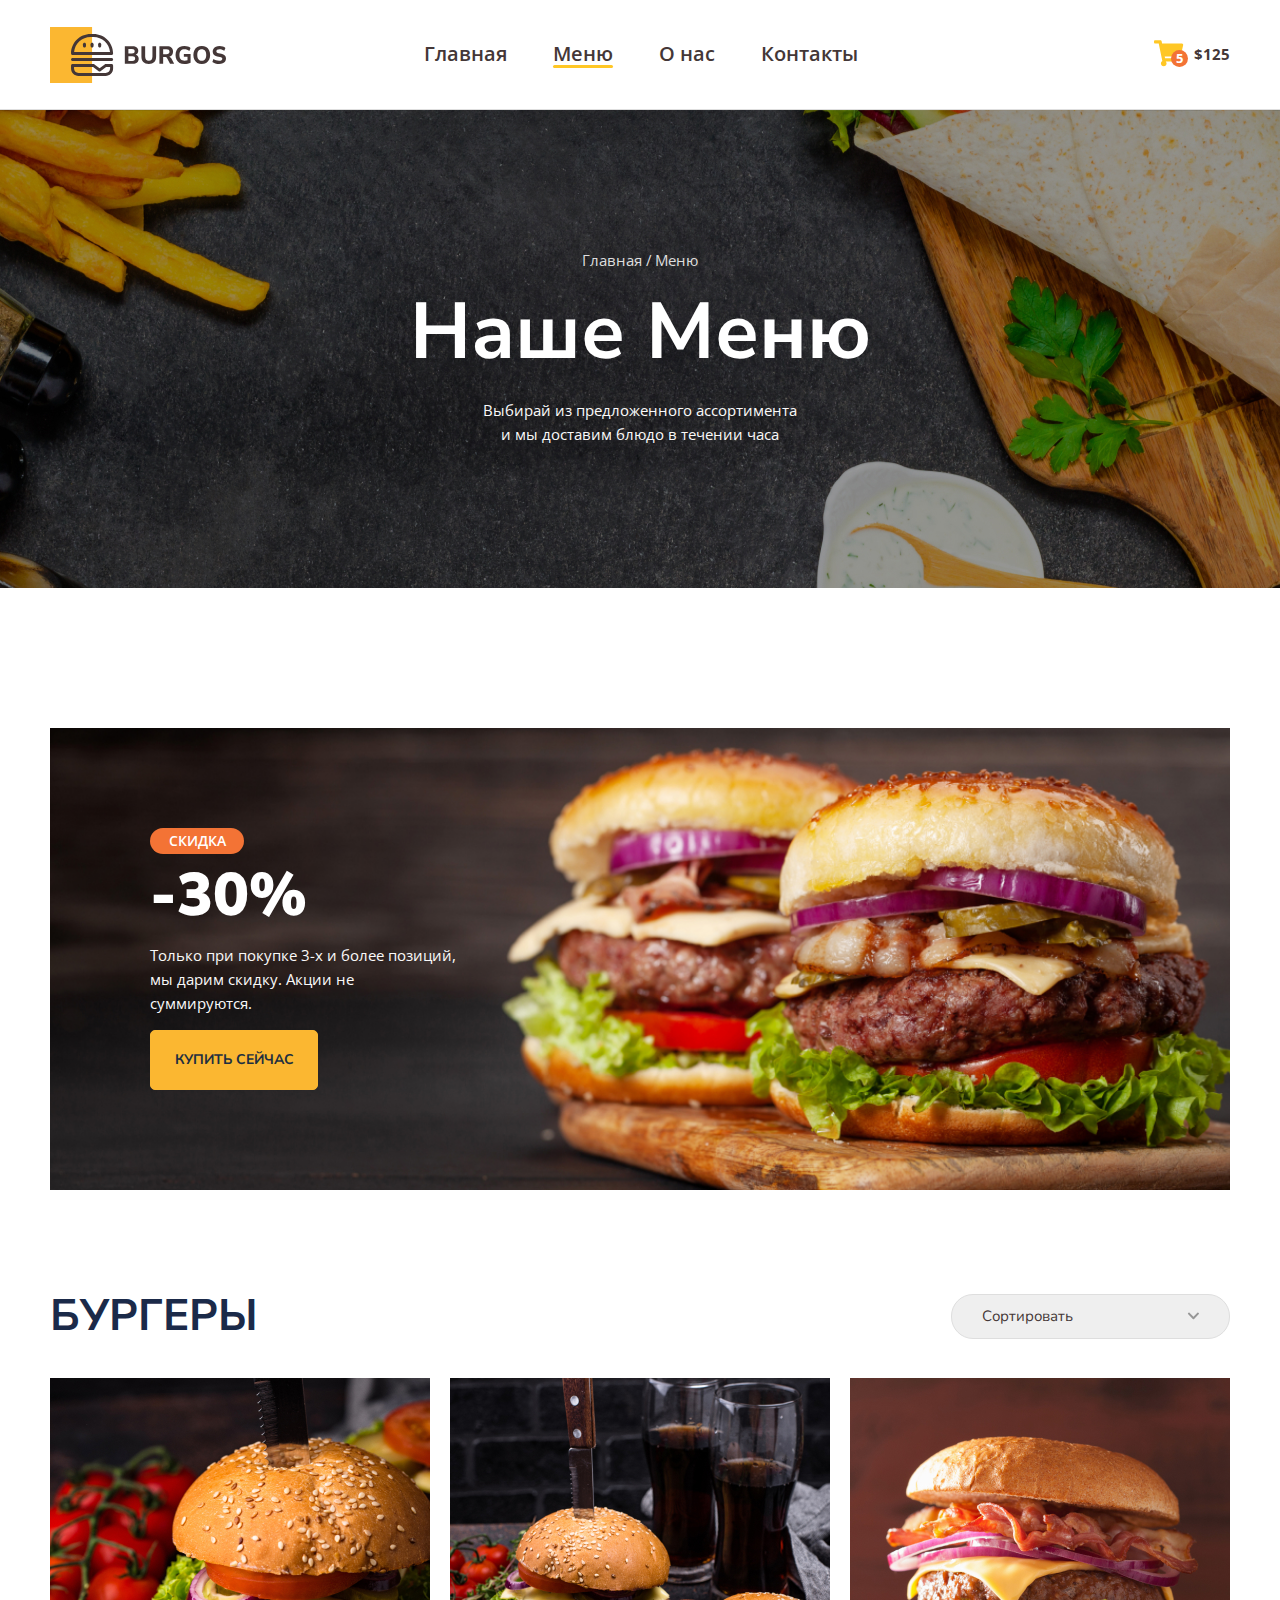
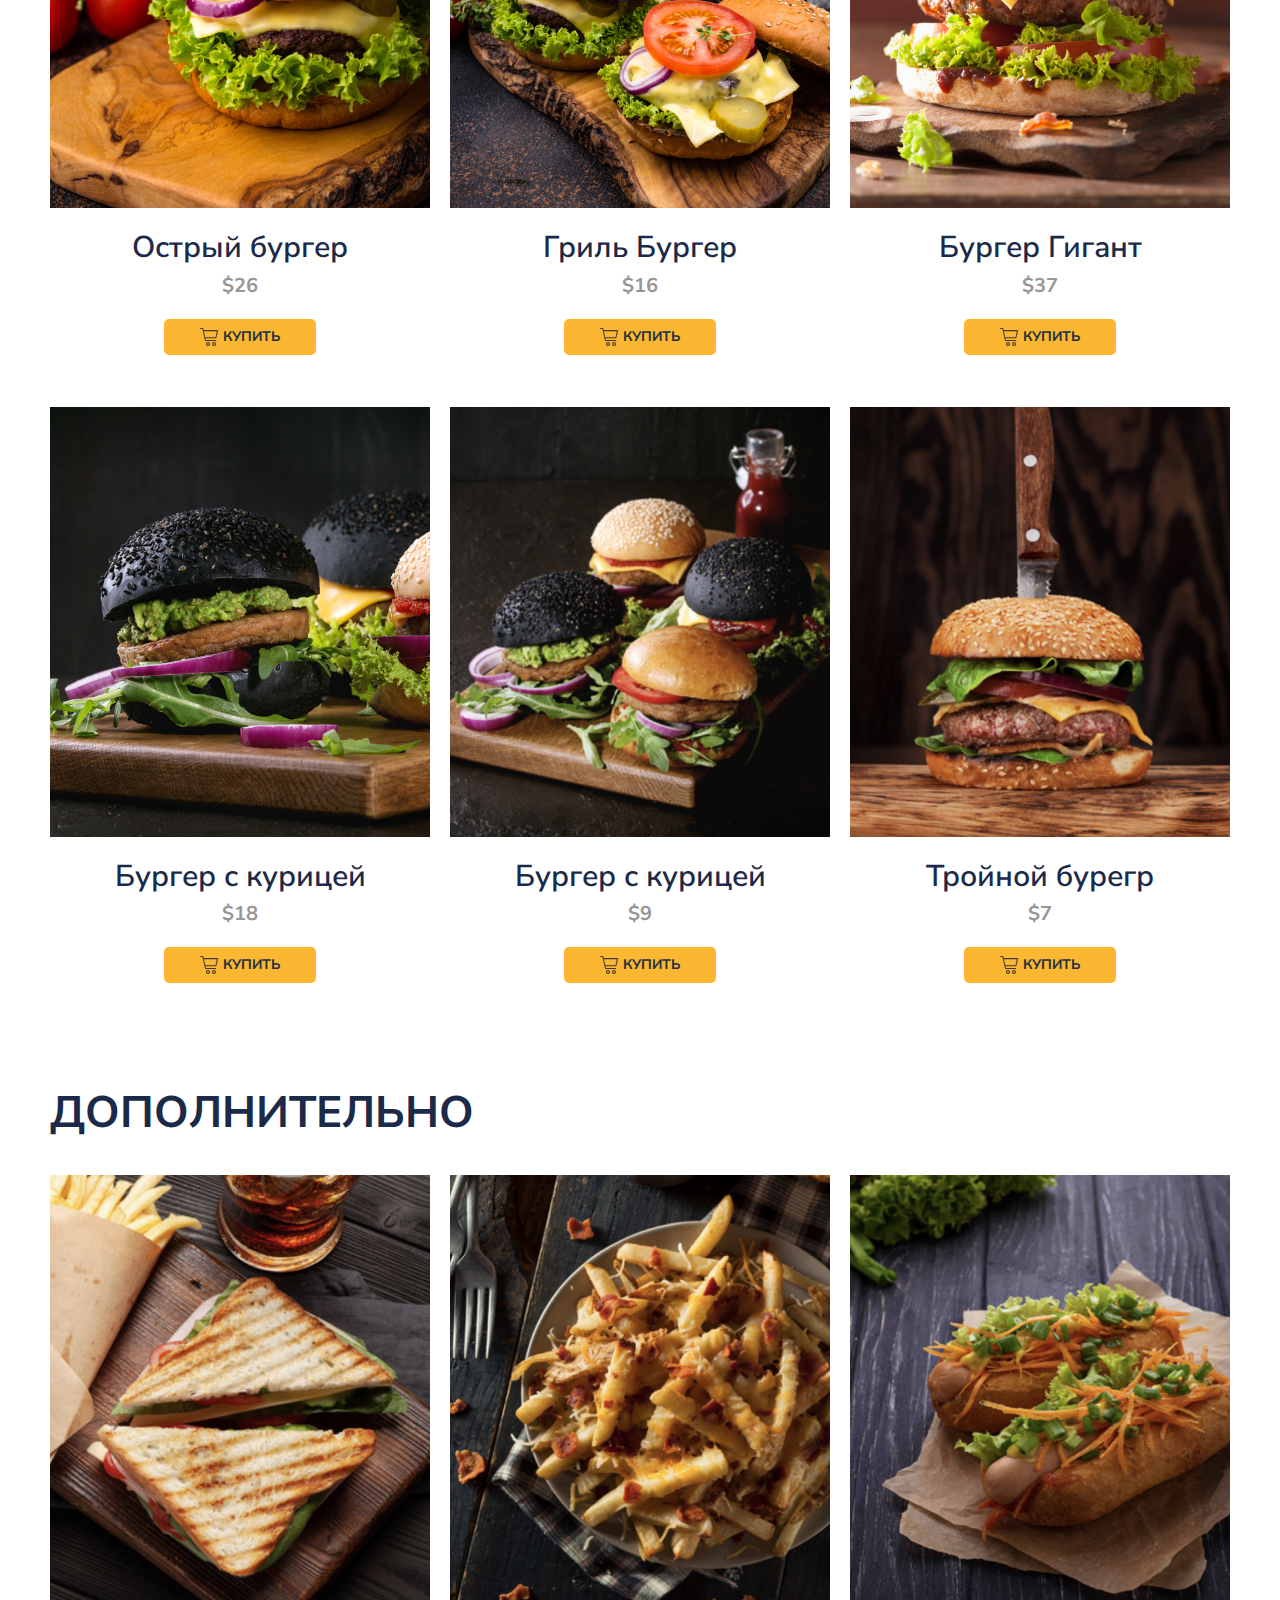
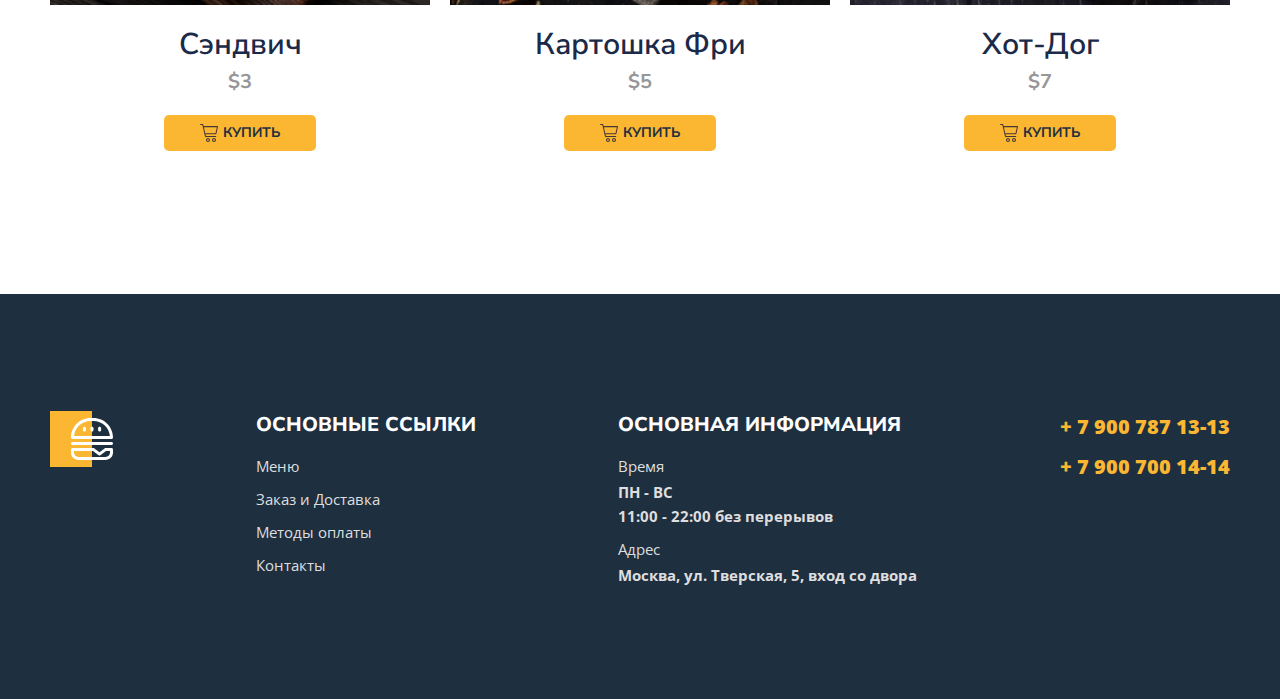
==== menu.html @ 548b7db0 "Add style" ====
<!DOCTYPE html>
<html lang="ru">
<head>
    <meta charset="UTF-8">
    <meta http-equiv="X-UA-Compatible" content="IE=edge">
    <meta name="viewport" content="width=device-width, initial-scale=1.0">
    <title>Burger</title>
    <link rel="preconnect" href="https://fonts.googleapis.com">
    <link rel="preconnect" href="https://fonts.gstatic.com" crossorigin>
    <link href="https://fonts.googleapis.com/css2?family=Nunito+Sans:wght@600;700;800;900&family=Open+Sans:wght@400;600;700&display=swap" rel="stylesheet">
    <link rel="stylesheet" href="styles/normalize.css">
    <link rel="stylesheet" href="styles/main.css">
</head>
<body>
    <header>
        <div class="container">
            <div class="header">
                <div class="header-item">
                    <a href="index.html" class="header-logo"></a>
                    <nav>
                        <ul class="header-nav">
                            <li><a href="index.html">Главная</a></li>
                            <li><a href="#" class="active">Меню</a></li>
                            <li><a href="#">О нас</a></li>
                            <li><a href="#">Контакты</a></li>
                        </ul>
                    </nav>
                </div>
                <button type="button" class="button">
                    <span class="button-item">
                        <img src="images/cart.svg" alt=""Корзина>
                        <span class="button-count">5</span>
                    </span>
                    <span class="button-text">$125</span>
                </button>
            </div>
        </div>
    </header>
    <div class="bg">
        <div class="container">
            <ul class="breadcrumbs">
                <li><a href="index.html">Главная</a></li>
                <li><a href="#">Меню</a></li>
            </ul>
            <h1 class="title">Наше Меню</h1>
            <p class="description">Выбирай из предложенного ассортимента и мы доставим блюдо в течении часа</p>
        </div>
    </div>
    <main>
        <div class="banner">
            <div class="container">
                <div class="banner-box">
                    <h2 class="banner-title">
                        <span class="discount">скидка</span>
                        -30%
                    </h2>
                    <p class="banner-text">Только при покупке 3-х и более позиций, мы дарим скидку. Акции не суммируются.</p>
                    <a href="#menuBurger" class="banner-link">купить сейчас</a>
                </div>
            </div>
        </div>
        <section class="menu" id="menuBurger">
            <div class="container">
                <div class="menu-header">
                    <h2 class="menu-title">Бургеры</h2>
                    <select class="menu-select">
                        <option value="">Сортировать</option>
                        <option value="up">По возрастанию</option>
                        <option value="down">По убыванию</option>
                    </select>
                </div>
                <div class="menu-grid">
                    <div class="menu-grid-item">
                        <div class="menu-grid-cover">
                            <img src="images/menu/01.jpg" alt="Острый бургер">
                        </div>
                        <p class="menu-grid-title">Острый бургер</p>
                        <p class="menu-grid-price">$26</p>
                        <button type="button" class="menu-grid-btn">
                            <span class="menu-grid-icon"></span>
                            <span class="menu-grid-text">купить</span>
                        </button>
                    </div>
                    <div class="menu-grid-item">
                        <div class="menu-grid-cover">
                            <img src="images/menu/02.jpg" alt="Гриль Бургер">
                        </div>
                        <p class="menu-grid-title">Гриль Бургер</p>
                        <p class="menu-grid-price">$16</p>
                        <button type="button" class="menu-grid-btn">
                            <span class="menu-grid-icon"></span>
                            <span class="menu-grid-text">купить</span>
                        </button>
                    </div>
                    <div class="menu-grid-item">
                        <div class="menu-grid-cover">
                            <img src="images/menu/03.jpg" alt="Бургер Гигант">
                        </div>
                        <p class="menu-grid-title">Бургер Гигант</p>
                        <p class="menu-grid-price">$37</p>
                        <button type="button" class="menu-grid-btn">
                            <span class="menu-grid-icon"></span>
                            <span class="menu-grid-text">купить</span>
                        </button>
                    </div>
                    <div class="menu-grid-item">
                        <div class="menu-grid-cover">
                            <img src="images/menu/04.jpg" alt="Бургер с курицей">
                        </div>
                        <p class="menu-grid-title">Бургер с курицей</p>
                        <p class="menu-grid-price">$18</p>
                        <button type="button" class="menu-grid-btn">
                            <span class="menu-grid-icon"></span>
                            <span class="menu-grid-text">купить</span>
                        </button>
                    </div>
                    <div class="menu-grid-item">
                        <div class="menu-grid-cover">
                            <img src="images/menu/05.jpg" alt="Бургер с курицей">
                        </div>
                        <p class="menu-grid-title">Бургер с курицей</p>
                        <p class="menu-grid-price">$9</p>
                        <button type="button" class="menu-grid-btn">
                            <span class="menu-grid-icon"></span>
                            <span class="menu-grid-text">купить</span>
                        </button>
                    </div>
                    <div class="menu-grid-item">
                        <div class="menu-grid-cover">
                            <img src="images/menu/06.jpg" alt="Тройной бурегр">
                        </div>
                        <p class="menu-grid-title">Тройной бурегр</p>
                        <p class="menu-grid-price">$7</p>
                        <button type="button" class="menu-grid-btn">
                            <span class="menu-grid-icon"></span>
                            <span class="menu-grid-text">купить</span>
                        </button>
                    </div>
                </div>
                <div class="menu-header">
                    <h2 class="menu-title">Дополнительно</h2>
                </div>
                <div class="menu-grid">
                    <div class="menu-grid-item">
                        <div class="menu-grid-cover">
                            <img src="images/menu/07.jpg" alt="Сэндвич">
                        </div>
                        <p class="menu-grid-title">Сэндвич</p>
                        <p class="menu-grid-price">$3</p>
                        <button type="button" class="menu-grid-btn">
                            <span class="menu-grid-icon"></span>
                            <span class="menu-grid-text">купить</span>
                        </button>
                    </div>
                    <div class="menu-grid-item">
                        <div class="menu-grid-cover">
                            <img src="images/menu/08.jpg" alt="Картошка Фри">
                        </div>
                        <p class="menu-grid-title">Картошка Фри</p>
                        <p class="menu-grid-price">$5</p>
                        <button type="button" class="menu-grid-btn">
                            <span class="menu-grid-icon"></span>
                            <span class="menu-grid-text">купить</span>
                        </button>
                    </div>
                    <div class="menu-grid-item">
                        <div class="menu-grid-cover">
                            <img src="images/menu/09.jpg" alt="Хот-Дог">
                        </div>
                        <p class="menu-grid-title">Хот-Дог</p>
                        <p class="menu-grid-price">$7</p>
                        <button type="button" class="menu-grid-btn">
                            <span class="menu-grid-icon"></span>
                            <span class="menu-grid-text">купить</span>
                        </button>
                    </div>
                </div>
            </div>
        </section>
    </main>
    <footer class="footer">
        <div class="container">
            <div class="footer-box">
                <div class="footer-item">
                    <img class="footer-logo" src="images/logo-footer.svg" alt="Logo">
                </div>
                <div class="footer-item">
                    <h2>основные ссылки</h2>
                    <ul class="footer-list">
                        <li><a href="menu.html">Меню</a></li>
                        <li><a href="#">Заказ и Доставка</a></li>
                        <li><a href="#">Методы оплаты</a></li>
                        <li><a href="#">Контакты</a></li>
                    </ul>
                </div>
                <div class="footer-item">
                    <h2>основная информация</h2>
                    <ul class="footer-list">
                        <li>
                            <span>Время</span>
                            ПН - ВС <br>
                            11:00 - 22:00 без перерывов
                        </li>
                        <li>
                            <span>Адрес</span>
                            Москва, ул. Тверская, 5, вход со двора
                        </li>
                    </ul>
                </div>
                <div class="footer-tel">
                    <ul class="footer-list futer-list-tel">
                        <li>
                            <a href="tel:+79007871313">+ 7 900 787 13-13</a>
                        </li>
                        <li>
                            <a href="tel:+79007001414">+ 7 900 700 14-14</a>
                        </li>
                    </ul>
                </div>
            </div>
        </div>
    </footer>
</body>
</html>
---- styles/main.css ----
body {
    font-family: 'Nunito Sans', sans-serif;  
}
.container {
    max-width: 1180px;
    margin: 0 auto;
    padding-left: 15px;
    padding-right: 15px;
}
header {
    border-bottom: 1px solid #DEDEDE;
}
.header {
    font-family: 'Open Sans', sans-serif;
    display: flex;
    align-items: center;
    justify-content: space-between;
    padding-top: 26px;
    padding-bottom: 25px;
}
.header-item {
    display: flex;
    align-items: center;
    justify-content: space-between;
    flex-basis: 68.5%;
}
.header-logo {
    display: block;
    background-image: url(..//images/logo.svg);
    width: 176px;
    height: 56px;
    background-repeat: no-repeat;
    background-size: cover;
}
.header-nav {
    display: flex;
    list-style-type: none;
    padding-left: 0;
    gap: 46px;
}
.header-nav a {
    font-weight: 600;
    font-size: 20px;
    color: #443737;
    text-decoration: none;
}
.header-nav a:hover {
    color: #FFC725;
}
.header-nav a::after {
    content: '';
    width: 100%;
    height: 3px;
    border-radius: 1.5px;
    background: transparent;
    display: block;
}
.header-nav a.active::after {
    background: #FFC725;
}
.button {
    display: flex;
    align-items: center;
    background-color: transparent;
    border: none;
    padding: 0;
    gap: 10px;
    cursor: pointer;
}
.button-item {
    position: relative;
}
.button-count {
    font-weight: 700;
    font-size: 13px;
    color: #FFFFFF;
    background: #F37335;
    border-radius: 100%;
    position: absolute;
    width: 17px;
    height: 17px;
    text-align: center;
    line-height: 1.3;
    bottom: 3px;
    right: -4px;
}
.button-text {
    color: #443737;
    font-weight: 700;
    font-size: 15px;
}
.bg {
    text-align: center;
    color: #FFFFFF;
    background-image: url(../images/bg.jpg);
    background-size: cover;
    padding: 142px 0;
    background-position: center center;
    margin-bottom: 140px;
}
.breadcrumbs {
    padding-left: 0;
    margin-top: 0;
    list-style-type: none;
    display: flex;
    justify-content: center;
    gap: 7px;
}
.breadcrumbs a {
    color: #DEDEDE;
    font-size: 15px;
    font-family: 'Open Sans', sans-serif;
    text-decoration: none;
}
.breadcrumbs a:hover {
    color: #FFC725;
}
.breadcrumbs a::before {
    content: '/';
    position: relative;
    left: -3px;
    pointer-events: none;
}
.breadcrumbs a:hover::before {
    color: #DEDEDE;
}
.breadcrumbs li:first-child a::before {
    display: none;
}
.title {
    font-weight: 700;
    font-size: 79px;
    margin-top: 17px;
    margin-bottom: 20px;
}
.description {
    font-family: 'Open Sans', sans-serif;
    font-size: 15px;
    line-height: 1.6;
    color: #FAF9F9;
    max-width: 320px;
    margin: 0 auto;
}
.banner-box {
    background-image: url(../images/banner-bg.jpg);
    background-size: cover;
    background-position: center center;
    background-repeat: no-repeat;
    margin-bottom: 64px;
    padding: 100px 100px;
}
.banner-title {
    color: #FFFFFF;
    font-weight: 900;
    font-size: 60px;
    margin-top: 0;
    margin-bottom: 13px;
}
.discount {
    font-family: 'Open Sans', sans-serif;
    font-weight: 600;
    font-size: 14px;
    text-align: center;
    text-transform: uppercase;
    background-color: #F37335;
    border-radius: 14px;
    display: block;
    max-width: 60px;
    padding: 5px 17px;
    margin-bottom: 7px;
}
.banner-text {
    font-family: 'Open Sans', sans-serif;
    color: #FAF9F9;
    font-weight: 400;
    font-size: 15px;
    line-height: 1.6;
    max-width: 309px;
    margin-top: 0;
    margin-bottom: 15px;
}
.banner-link {
    display: block;
    font-weight: 700;
    font-size: 14px;
    text-transform: uppercase;
    text-align: center;
    color: #1E2F40;
    text-decoration: none;
    background-color: #FBB731;
    border-radius: 5px;
    padding: 21px 8px;
    max-width: 150px;
    border: 1px solid #FBB731;
}
.banner-link:hover {
    background-color: transparent;
    color: #FBB731;
}
.menu {
    margin-bottom: 100px;
}
.menu-header {
    display: flex;
    align-items: center;
    justify-content: space-between;
}
.menu-title {
    font-weight: 700;
    font-size: 44px;
    color: #1B2A49;
    text-transform: uppercase;
}
.menu-select {
    border: 1px solid #DEDEDE;
    padding: 13px 30px;
    border-radius: 22px;
    color: #443737;
    font-size: 15px;
    appearance: none;
    flex-basis: 279px;
    background-image: url(../images/arrow.svg);
    background-size: 12.79px 7.75px;
    background-repeat: no-repeat;
    background-position: 89% center;
    cursor: pointer;
}
.menu-grid {
    display: grid;
    grid-template-columns: repeat(3, 1fr);
    gap: 52px 20px;
    text-align: center;
    margin-bottom: 68px;
}
.menu-grid-cover {
    width: 100%;
    height: 430px;
    position: relative;
    overflow: hidden;
    margin-bottom: 23px;
}
.menu-grid-cover img {
    position: absolute;
    left: 50%;
    top: 50%;
    transform: translate(-50%, -50%);
    object-fit: cover;
    width: 100%;
    height: 430px;
}
.menu-grid-title {
    font-weight: 600;
    font-size: 30px;
    color: #1B2A49;
    margin: 0;
}
.menu-grid-price {
    font-weight: 700;
    font-size: 20px;
    color: #979797;
    text-align: center;
    margin-top: 8px;
    margin-bottom: 22px;
}
.menu-grid-btn {
    background-color: #FBB731;
    border-radius: 5px;
    border: none;
    display: flex;
    align-items: center;
    justify-content: center;
    padding: 9px 36px;
    margin: 0 auto;
    gap: 5px;
    cursor: pointer;
}
.menu-grid-btn:hover {
    background-color: #F37335;
}
.menu-grid-icon {
    background-image: url(../images/cart-menu.svg);
    background-repeat: no-repeat;
    background-size: cover;
    width: 18px;
    height: 18px;
    display: block;
}
.menu-grid-text {
    color: #1E2F40;
    font-weight: 700;
    font-size: 14px;
    text-align: center;
    text-transform: uppercase;
}
.footer {
    background: #1E2F40;
    color: #FFFFFF;
    padding-top: 117px;
    padding-bottom: 96px;
    margin-top: 143px;
}
.footer-box {
    display: flex;
    justify-content: space-between;
}
.footer-logo {
    width: 63px;
    height: 56px;
}
.footer-item h2 {
    font-size: 20px;
    font-weight: 800;
    text-transform: uppercase;
    margin-bottom: 18px;
    margin-top: 2px;
}
.footer-list li {
    margin-bottom: 9px;
    font-family: 'Open Sans', sans-serif;
    font-size: 15px;
    color: #DEDEDE;
    font-weight: 700;
    line-height: 24px;
}
.footer-list a {
    color: #DEDEDE;
    text-decoration-line: none;
    font-weight: 400;
}
.footer-list a:hover {
    color: #FBB731;
}
.footer-item span {
    color: #DEDEDE;
    display: block;
    font-weight: 400;
    margin-bottom: 2px;
}
.futer-list-tel {
    margin-top: 4px;
}
.futer-list-tel li {
    margin-bottom: 15px;
}
.futer-list-tel a {
    font-size: 20px;
    font-weight: 900;
    color: #FBB731;
}
.futer-list-tel a:hover {
    color: #FFFFFF;
}
.footer-list {
    padding-left: 0;
    list-style-type: none;
}
/* Style Index */
.main {
    background: linear-gradient(180deg, #0C4C7B -100%, #1E2F40 100%);
}
.wrapper {
    max-width: 1180px;
    margin: 0 auto;
    display: flex;
    justify-content: space-between;
}
.content {
    color: #FAF9F9;
    flex: 0 0 500px;
    padding-top: 170px;
    padding-bottom: 170px;
}
.content-title {
    font-size: 120px;
    font-weight: 800;
    text-transform: uppercase;
    line-height: 140px;
    margin-bottom: 0;
    margin-top: 0;
}
.content-title span {
    color: #FBB731;
    font-size: 30px;
    font-weight: 700;
    text-transform: uppercase;
    line-height: 38px;
    display: block;
    margin-bottom: 12px;
}
.content-text {
    font-family: 'Open Sans', sans-serif;
    font-size: 19px;
    line-height: 1.4;
    margin-bottom: 30px;
    margin-top: 33px;
}
.conent-link,
.promo a {
    color: #1E2F40;
    background-color: #FBB731;
    border-radius: 5px;
    text-decoration: none;
    padding: 20px 47px;
    display: inline-block;
    text-transform: uppercase;
    font-size: 14px;
    font-weight: 700;
    margin-top: 20px;
}
.visual {
    flex-grow: 1;
    display: flex;
    justify-content: flex-end;
    position: relative;
}
.visual-bg {
    width: 432px;
    height: 100%;
    background: linear-gradient(2.42deg, #F37335 -19.6%, #FBB731 100.79%, #FDC830 100.79%);
}
.main img {
    width: 829px;
    position: absolute;
    right: -168px;
}
.promo {
    padding-top: 186px;
    padding-bottom: 46px;
}
.promo-left, 
.promo-right {
    flex: 0 0 49%;
    color: #FFFFFF;
    box-sizing: border-box;
    background-repeat: no-repeat;
    background-size: cover;
    background-position: center;
}
.promo-left {
    background-image: url(..//images/promo-left.png);
    padding: 116px 50px;
}
.promo-right {
    background-image: url(..//images/promo-right.png);
    padding: 102px 50px;
}
.sale {
    font-size: 14px;
    font-weight: 900;
    background: #F37335;
    padding: 5px 19px;
    border-radius: 14px;
    display: inline-block;
    text-transform: uppercase;
    margin-bottom: 7px;
    margin-top: 0;
}
.cost {
    font-size: 60px;
    font-weight: 900;
    margin-bottom: 8px;
    margin-top: 0;
}
.promo-description {
    color: #FAF9F9;
    font-family: 'Open Sans', sans-serif;
    font-size: 15px;
    line-height: 24px;
    margin-bottom: 0;
}
.promo-left .promo-description {
    max-width: 392px;
}
.promo-right .promo-description {
    max-width: 300px;
    margin-bottom: 20px;
}
.free {
    font-size: 44px;
    font-weight: 700;
    margin-bottom: 10px;
    margin-top: 0;
}
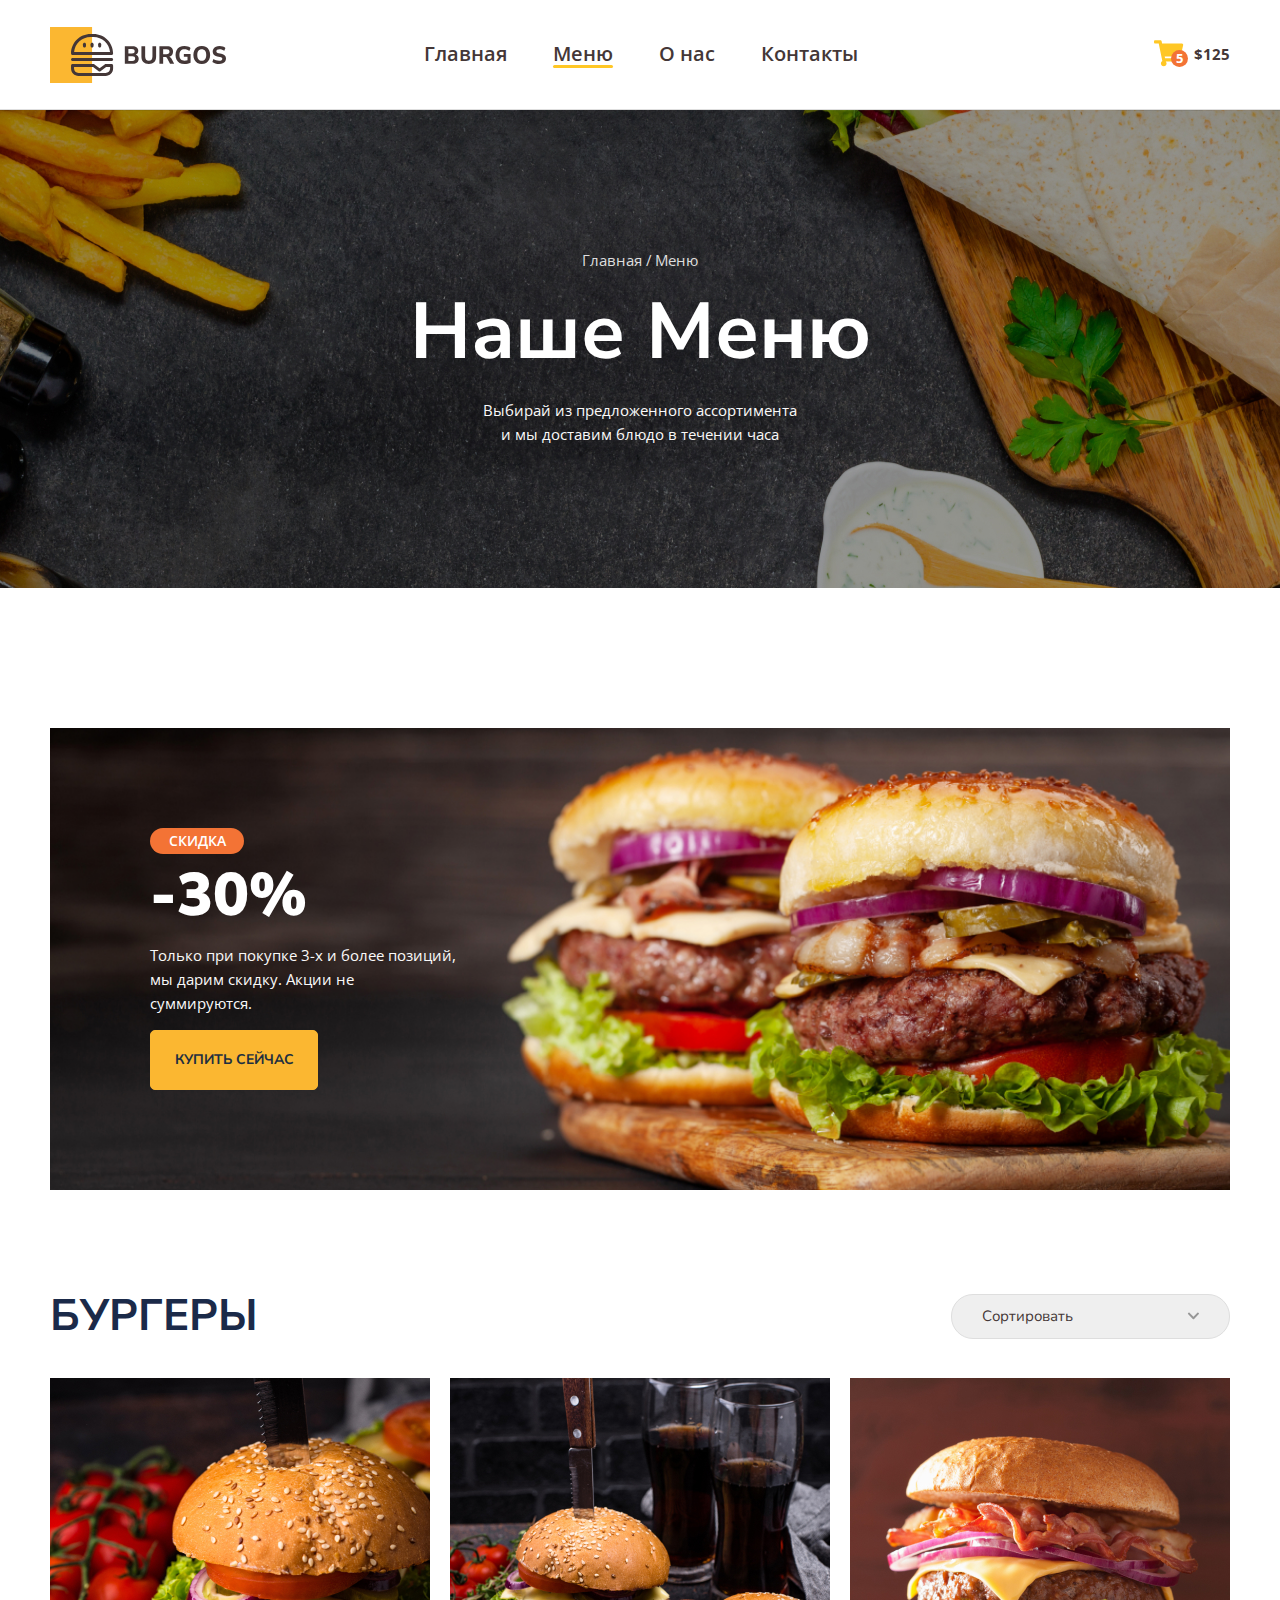
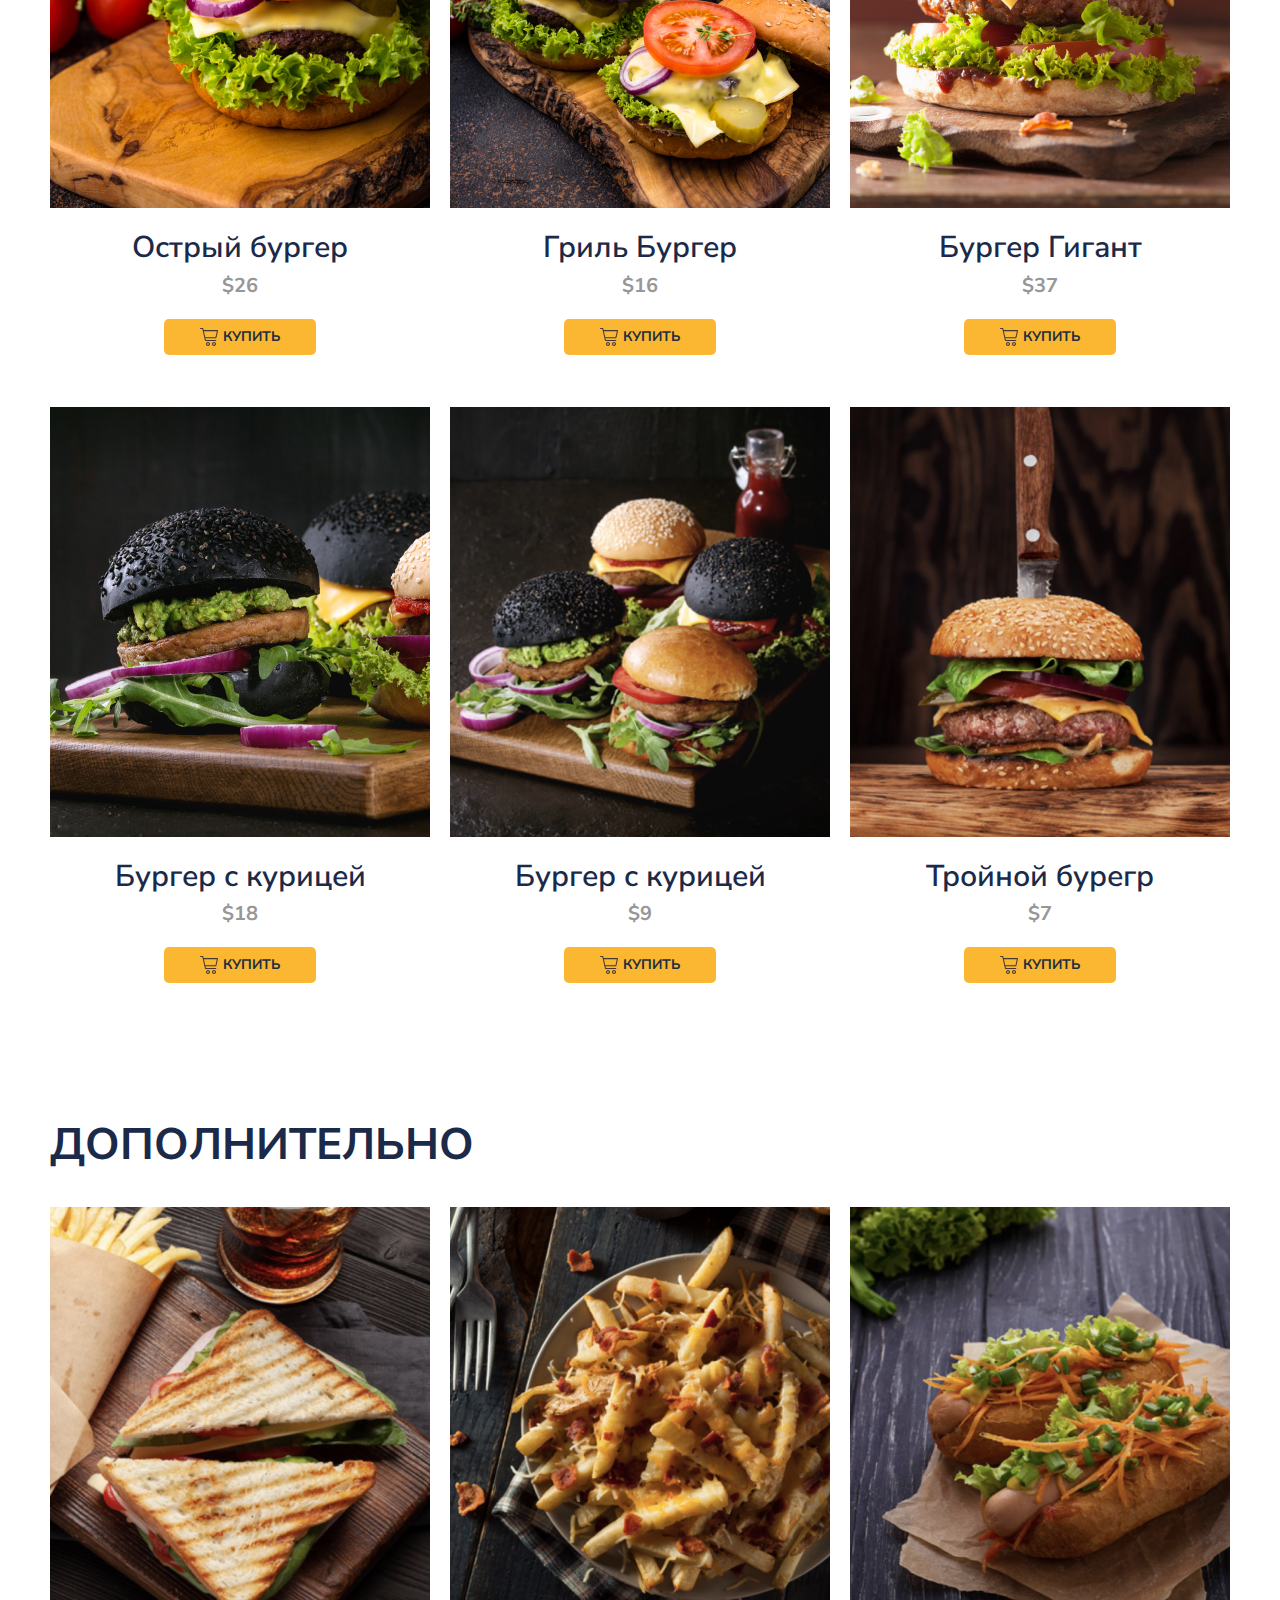
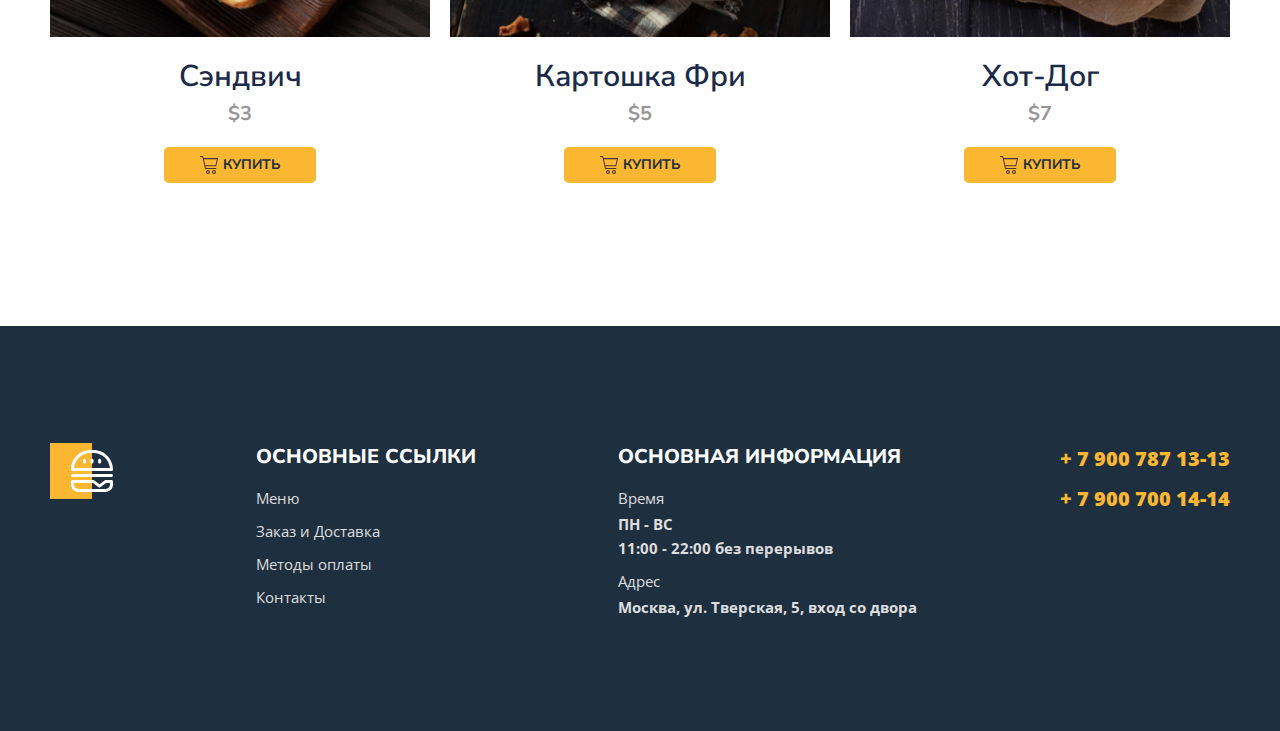
==== commit 66c6e2ff: "Add style" ====
--- a/menu.html
+++ b/menu.html
@@ -136,7 +136,11 @@
                             <span class="menu-grid-text">купить</span>
                         </button>
                     </div>
-                </div>
+                </div> 
+            </div>
+        </section>
+        <section>
+            <div class="container">
                 <div class="menu-header">
                     <h2 class="menu-title">Дополнительно</h2>
                 </div>
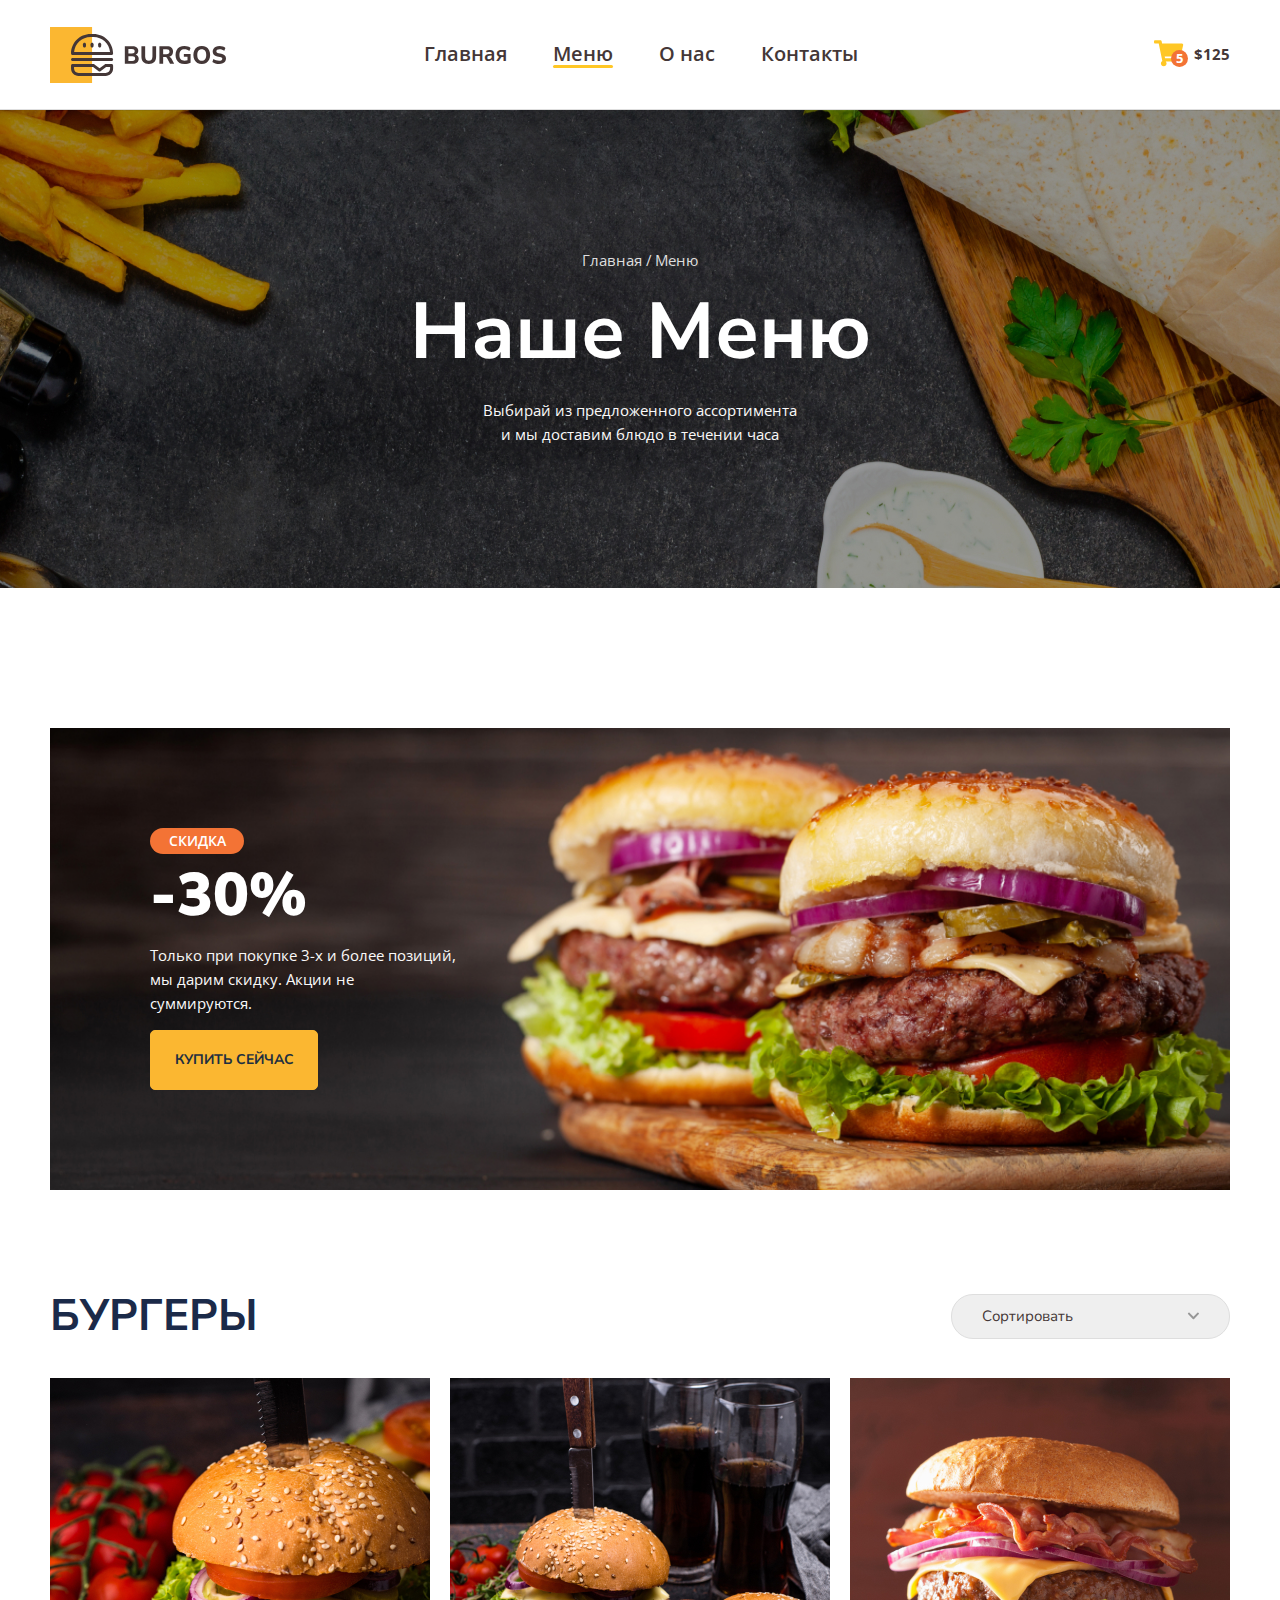
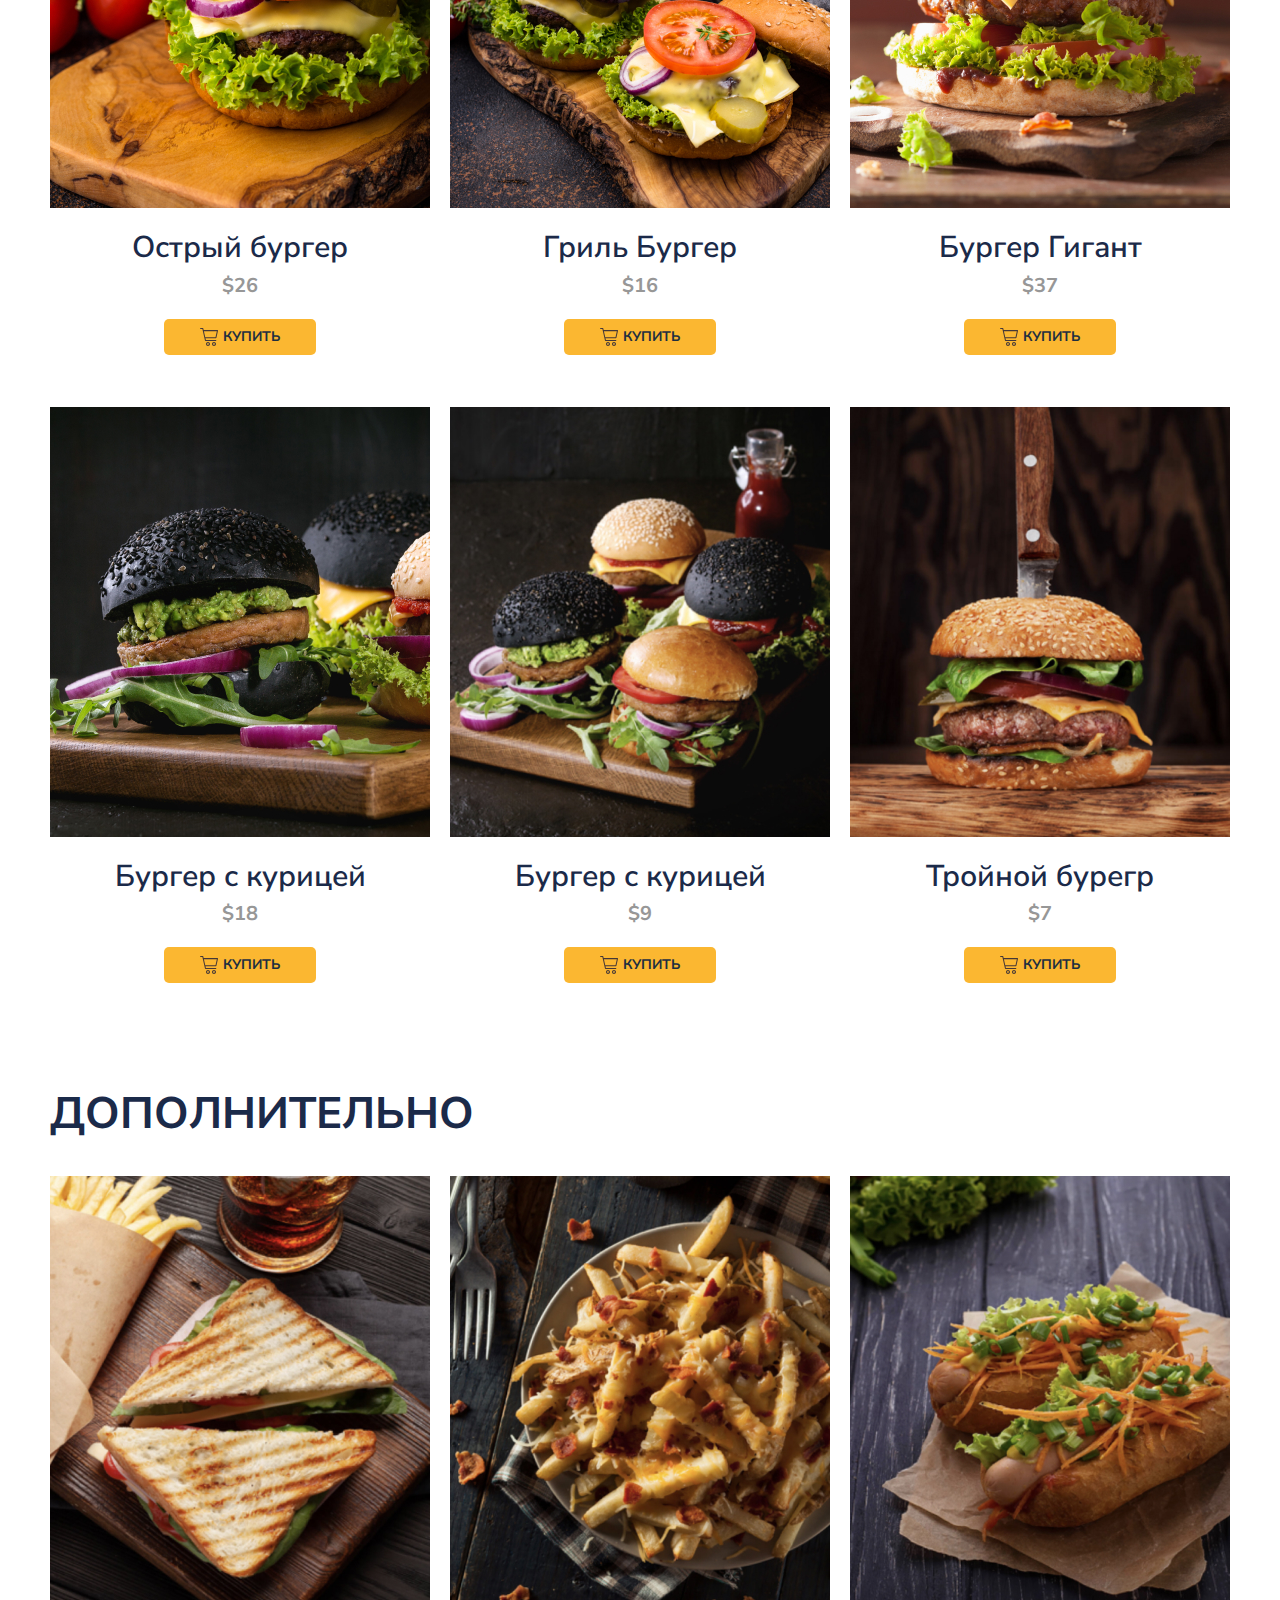
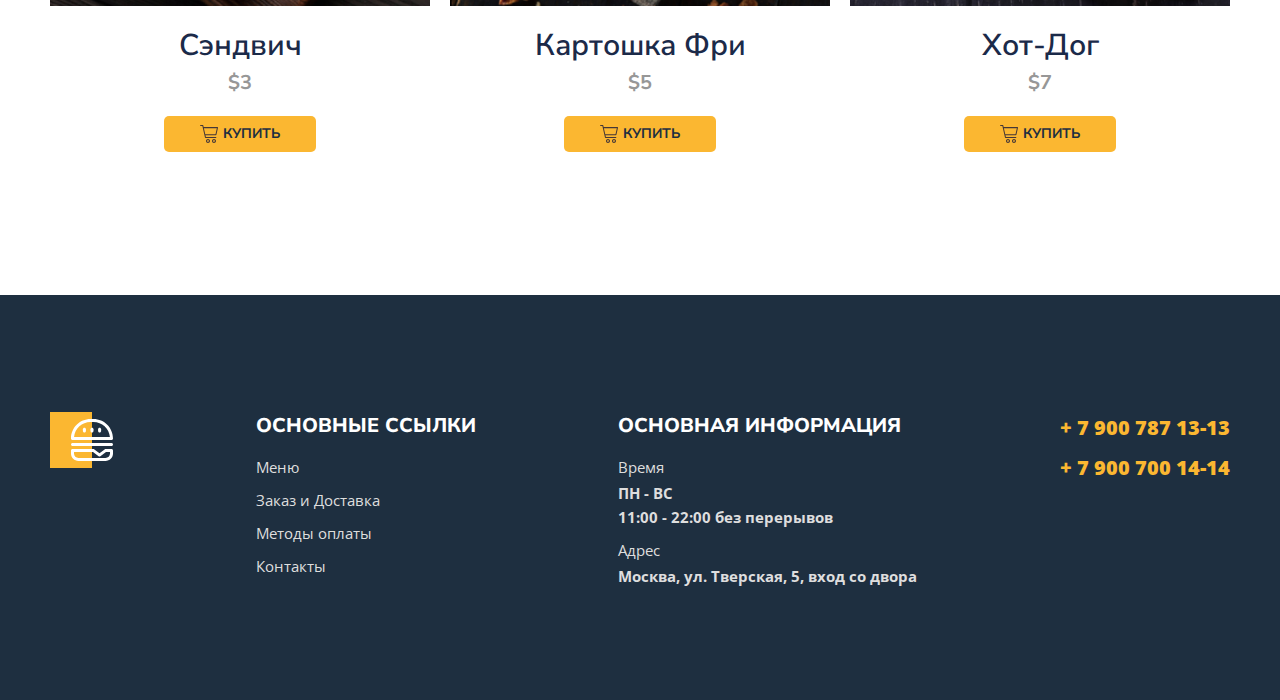
==== commit 7bbdc42a: "Add style" ====
--- a/menu.html
+++ b/menu.html
@@ -12,7 +12,7 @@
     <link rel="stylesheet" href="styles/main.css">
 </head>
 <body>
-    <header>
+    <header id="headerTop">
         <div class="container">
             <div class="header">
                 <div class="header-item">
@@ -224,5 +224,50 @@
             </div>
         </div>
     </footer>
+    <a href="#headerTop" class="button-up hidden" id="btnUp">Наверх</a>
+    <script>
+        //Smooth Scroll
+
+        const links = document.querySelectorAll(".banner-link");
+
+        for (const link of links) {
+            link.addEventListener("click", clickHandler);
+        }
+
+        function clickHandler(e) {
+            e.preventDefault();
+            const href = this.getAttribute("href");
+
+            document.querySelector(href).scrollIntoView({
+                behavior: "smooth"
+        });
+        }
+        //Button Up
+
+        window.onscroll = function(){scrollFunction()};
+
+        const upbuttons = document.querySelectorAll(".button-up");
+
+        for (const upbutton of upbuttons) {
+            upbutton.addEventListener("click", clickHandler);
+        }
+
+        function clickHandler(e) {
+        e.preventDefault();
+        const href = this.getAttribute("href");
+
+        document.querySelector(href).scrollIntoView({
+            behavior: "smooth"
+        });
+        }
+
+        function scrollFunction(){
+            if ( document.body.scrollTop > 1000 || document.documentElement.scrollTop > 1000){
+                document.getElementById('btnUp').className = 'button-up visible';
+            } else {
+                document.getElementById('btnUp').className = 'button-up hidden';
+            }
+        }
+    </script>
 </body>
 </html>--- a/styles/main.css
+++ b/styles/main.css
@@ -31,6 +31,9 @@
     height: 56px;
     background-repeat: no-repeat;
     background-size: cover;
+}
+a {
+    transition: 0.2s;
 }
 .header-nav {
     display: flex;
@@ -146,7 +149,7 @@
     background-size: cover;
     background-position: center center;
     background-repeat: no-repeat;
-    margin-bottom: 64px;
+    margin-bottom: 44px;
     padding: 100px 100px;
 }
 .banner-title {
@@ -192,13 +195,15 @@
     padding: 21px 8px;
     max-width: 150px;
     border: 1px solid #FBB731;
+    transition: 0.2s;
 }
 .banner-link:hover {
     background-color: transparent;
     color: #FBB731;
 }
 .menu {
-    margin-bottom: 100px;
+    margin-bottom: 69px;
+    padding-top: 20px;
 }
 .menu-header {
     display: flex;
@@ -273,6 +278,7 @@
     margin: 0 auto;
     gap: 5px;
     cursor: pointer;
+    transition: 0.2s;
 }
 .menu-grid-btn:hover {
     background-color: #F37335;
@@ -354,6 +360,30 @@
     padding-left: 0;
     list-style-type: none;
 }
+.button-up {
+    background-color: #FBB731;
+    font-weight: 700;
+    font-size: 14px;
+    text-transform: uppercase;
+    color: #1E2F40;
+    text-decoration: none;
+    padding: 5px 20px;
+    position: fixed;
+    bottom: 20px;
+    right: 20px;
+    border-radius: 5px;
+    transition: 1s;
+}
+.button-up.hidden {
+    opacity: 0;
+}
+.button-up.visible {
+    opacity: 1;
+}
+.button-up:hover {
+    background-color: #F37335;
+}
+
 /* Style Index */
 .main {
     background: linear-gradient(180deg, #0C4C7B -100%, #1E2F40 100%);
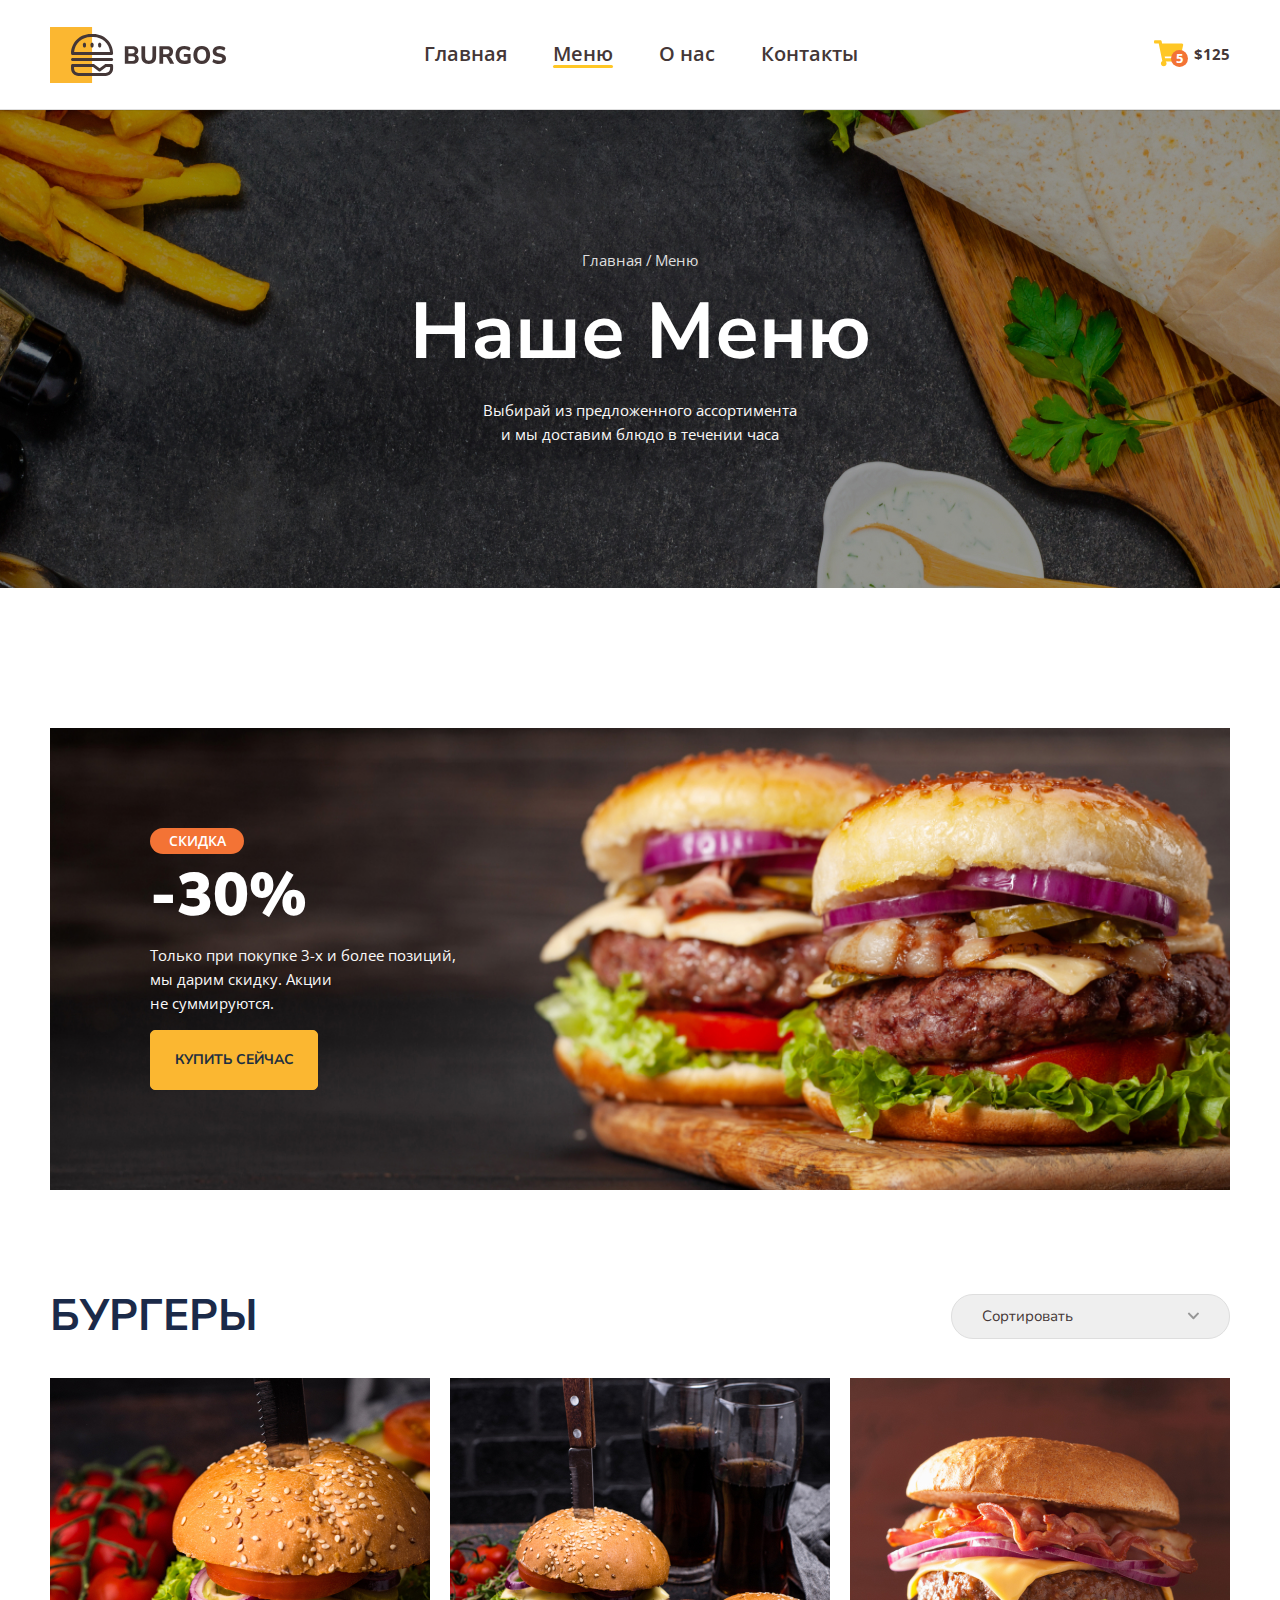
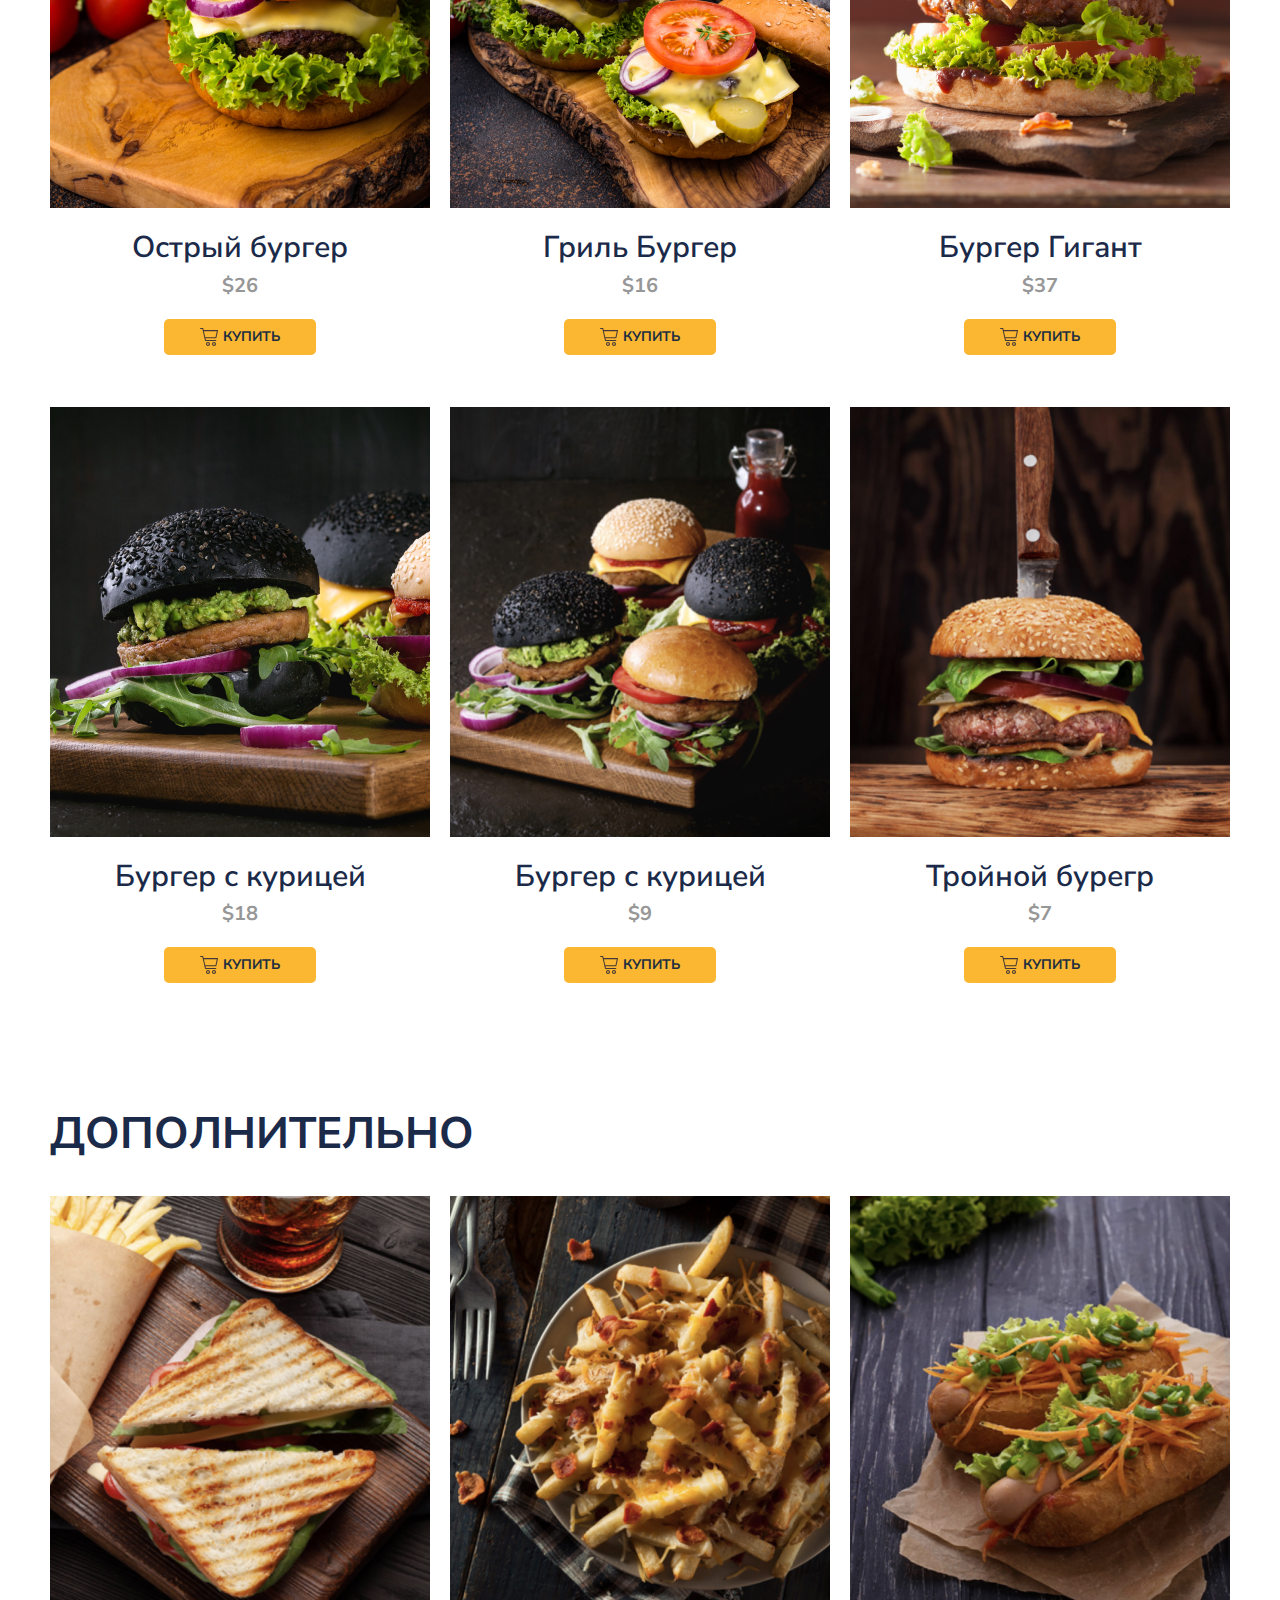
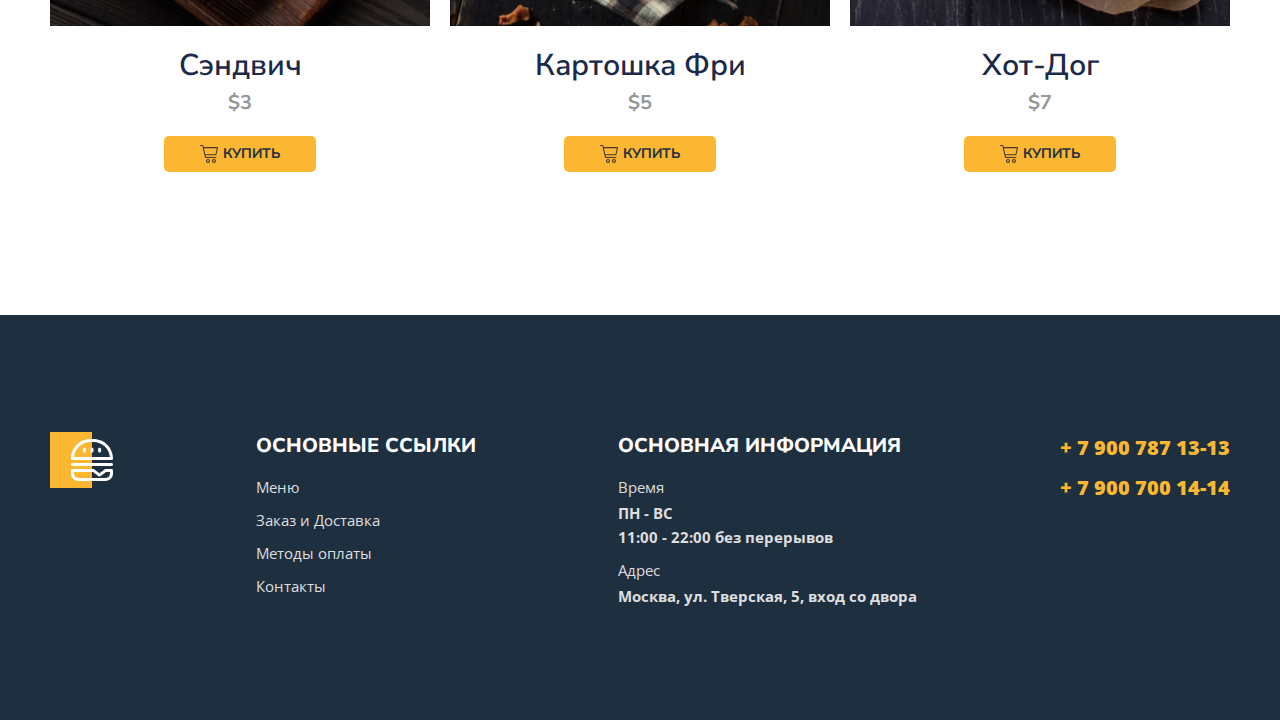
==== commit 4df47760: "add style" ====
--- a/menu.html
+++ b/menu.html
@@ -15,6 +15,9 @@
     <header id="headerTop">
         <div class="container">
             <div class="header">
+                <div class="header-burger">
+                    <button class="burger" onclick="openModal()"></button>
+                </div>
                 <div class="header-item">
                     <a href="index.html" class="header-logo"></a>
                     <nav>
@@ -54,7 +57,7 @@
                         <span class="discount">скидка</span>
                         -30%
                     </h2>
-                    <p class="banner-text">Только при покупке 3-х и более позиций, мы дарим скидку. Акции не суммируются.</p>
+                    <p class="banner-text">Только при покупке 3-х и&nbspболее позиций, мы дарим скидку. Акции не&nbspсуммируются.</p>
                     <a href="#menuBurger" class="banner-link">купить сейчас</a>
                 </div>
             </div>
@@ -139,7 +142,7 @@
                 </div> 
             </div>
         </section>
-        <section>
+        <section class="menu menu-other">
             <div class="container">
                 <div class="menu-header">
                     <h2 class="menu-title">Дополнительно</h2>
@@ -196,6 +199,14 @@
                         <li><a href="#">Методы оплаты</a></li>
                         <li><a href="#">Контакты</a></li>
                     </ul>
+                    <ul class="footer-list futer-list-tel">
+                        <li>
+                            <a href="tel:+79007871313">+ 7 900 787 13-13</a>
+                        </li>
+                        <li>
+                            <a href="tel:+79007001414">+ 7 900 700 14-14</a>
+                        </li>
+                    </ul>
                 </div>
                 <div class="footer-item">
                     <h2>основная информация</h2>
@@ -207,7 +218,7 @@
                         </li>
                         <li>
                             <span>Адрес</span>
-                            Москва, ул. Тверская, 5, вход со двора
+                            Москва, ул. Тверская, 5, вход со&nbspдвора
                         </li>
                     </ul>
                 </div>
@@ -225,7 +236,17 @@
         </div>
     </footer>
     <a href="#headerTop" class="button-up hidden" id="btnUp">Наверх</a>
+    <div class="modal" id="modal">
+        <ul class="header-nav">
+            <li><a href="index.html">Главная</a></li>
+            <li><a href="#" class="active">Меню</a></li>
+            <li><a href="#">О нас</a></li>
+            <li><a href="#">Контакты</a></li>
+        </ul>
+        <button class="burger-close" onclick="closeModal()"></button>
+    </div>
     <script>
+
         //Smooth Scroll
 
         const links = document.querySelectorAll(".banner-link");
@@ -242,6 +263,7 @@
                 behavior: "smooth"
         });
         }
+
         //Button Up
 
         window.onscroll = function(){scrollFunction()};
@@ -268,6 +290,17 @@
                 document.getElementById('btnUp').className = 'button-up hidden';
             }
         }
+
+        // Menu
+
+        function openModal() {
+           document.getElementById("modal").style.top = "0px";
+        }
+
+       function closeModal() {
+           document.getElementById("modal").style.top = "-400px";
+        }
+
     </script>
 </body>
 </html>--- a/styles/main.css
+++ b/styles/main.css
@@ -147,7 +147,7 @@
 .banner-box {
     background-image: url(../images/banner-bg.jpg);
     background-size: cover;
-    background-position: center center;
+    background-position: 0 center;
     background-repeat: no-repeat;
     margin-bottom: 44px;
     padding: 100px 100px;
@@ -308,6 +308,7 @@
 .footer-box {
     display: flex;
     justify-content: space-between;
+    gap: 20px;
 }
 .footer-logo {
     width: 63px;
@@ -424,18 +425,28 @@
     margin-bottom: 30px;
     margin-top: 33px;
 }
-.conent-link,
+.content-link,
 .promo a {
     color: #1E2F40;
     background-color: #FBB731;
     border-radius: 5px;
     text-decoration: none;
-    padding: 20px 47px;
+    padding: 18px 45px;
+    border: 1px solid #FBB731;
     display: inline-block;
     text-transform: uppercase;
     font-size: 14px;
     font-weight: 700;
     margin-top: 20px;
+    transition: 0.2s;
+}
+.content-link:hover {
+    background-color: transparent;
+    color: #FBB731;
+}
+.promo a:hover {
+    background-color: transparent;
+    color: #FBB731;
 }
 .visual {
     flex-grow: 1;
@@ -512,3 +523,231 @@
     margin-top: 0;
 }
 
+/* Modal */
+
+.burger {
+    width: 34px;
+    height: 22px;
+    background-image: url(..//images/burger.svg);
+    background-color: transparent;
+    border: none;
+    cursor: pointer;
+    background-repeat: no-repeat;
+    background-size: contain;
+}
+
+.modal {
+    background-color: #FFF8DC;
+    max-width: 500px;
+    text-align: center;
+    position: absolute;
+    top: -400px;
+    left: 0;
+    right: 0;
+    margin: 20px auto 0;
+    padding: 40px 30px;
+    box-sizing: border-box;
+    transition: .5s;
+}
+
+.modal .header-nav {
+    flex-direction: column;
+    align-items: center;
+    gap: 23px;
+    margin: 0;
+}
+
+.burger-close {
+    width: 22px;
+    height: 22px;
+    background-image: url(..//images/close.svg);
+    background-repeat: no-repeat;
+    background-size: contain;
+    background-color: transparent;
+    border: none;
+    cursor: pointer;
+    position: absolute;
+    top: 20px;
+    right: 20px;
+}
+
+
+/* Responsive */
+
+@media (min-width: 766px) {
+    .header-burger {
+        display: none;
+    }
+}
+@media (min-width: 1001px) {
+    .footer-list + .futer-list-tel {
+        display: none;
+    }
+}
+@media (max-width: 1000px) {
+    .container {
+        max-width: 738px;
+    }
+    .header-logo {
+        width: 150px;
+        height: 48px;
+        background-size: contain;
+    }
+    .header-nav {
+        gap: 22px;
+    }
+    .header-item {
+        flex-basis: 75.5%;
+    }
+    .bg {
+        margin-bottom: 72px;
+    }
+    .banner-box {
+        background-position: -80px center;
+        padding: 100px 40px;
+        margin-bottom: 23px;
+    }
+    .menu-grid {
+        grid-template-columns: repeat(2, 1fr);
+        gap: 52px 15px;
+    }
+    .menu-grid-price {
+        margin-bottom: 24px;
+    }
+    .menu-other .menu-grid {
+        display: flex;
+        width: auto;
+        overflow-x: scroll;
+        overflow-y: hidden;
+        padding-bottom: 50px;
+    }
+    .menu-other .menu-grid-item {
+        flex: 0 0 281px;
+    }
+    .menu-other .menu-grid-cover,
+    .menu-other .menu-grid-cover img {
+        height: 320px;
+    }
+    .footer-tel {
+        display: none;
+    }
+    .footer-list + .futer-list-tel {
+        display: block;
+    }
+}
+@media (max-width: 765px) {
+    nav {
+        display: none;
+    }
+    .header {
+        gap: 21px;
+    }
+    .footer-list + .futer-list-tel {
+        padding-top: 30px;
+}
+@media (max-width: 567px) {
+    .title {
+        font-size: 38px;
+    }
+    .breadcrumbs a {
+        font-size: 14px;
+    }
+    .description {
+        font-size: 12px;
+    }
+    .bg {
+        padding: 55px 0;
+    }
+    .banner-box {
+        background-position: 17% center;
+        padding: 35px 24px 40px;
+    }
+    .menu-title {
+        font-size: 27px;
+    }
+    .menu-select {
+        font-size: 12px;
+        flex-basis: 50%;
+        background-position: 91% center;
+    }
+    .menu-grid {
+        gap: 25px 10px;
+    }
+    .menu-grid-title {
+        font-size: 20px;
+    }
+    .menu-grid-cover {
+        height: 53vw;
+    }
+    .menu-grid-cover img {
+        height: 100%;
+    }
+    .menu-other .menu-grid-item {
+        flex: 0 0 30vw;
+    }
+    .menu-other .menu-grid-cover {
+        height: 53vw;
+    }
+    .menu-other .menu-grid-cover img {
+        height: 100%;
+    }
+    .footer-tel {
+        display: block;
+        text-align: right;
+    }
+    .footer-list + .futer-list-tel {
+        display: none;
+    }
+    .footer-box {
+        display: grid;
+        grid-template-areas:
+            'logo tel'
+            'link link'
+            'info info';
+    }
+    .footer-item:nth-child(1) {
+        grid-area: logo;
+    }
+    .footer-item:nth-child(2) {
+        grid-area: link;
+    }
+    .footer-item:nth-child(3) {
+        grid-area: info;
+    }
+    .footer-item:nth-child(4) {
+        grid-area: tel;
+    }
+}
+@media (max-width:414px) {
+    .menu-grid-title {
+        font-size: 13px;
+    }
+    .menu-grid-price {
+        font-size: 16px;
+    }
+}
+@media (max-width:375px) {
+    .menu-header {
+        gap: 27px;
+    }
+}
+@media (max-width: 360px) {
+    .header-logo {
+        width: 116px;
+        height: 37px;
+        background-size: contain;
+    }
+    .footer-item h2 {
+        font-size: 18px;
+    }
+}
+@media (max-width: 320px) {
+    .banner-box {
+        background-position: 25% center;
+    }
+}
+@media (min-width: 320px) {
+    .menu-select {
+        padding: 10px 18px;
+    }
+}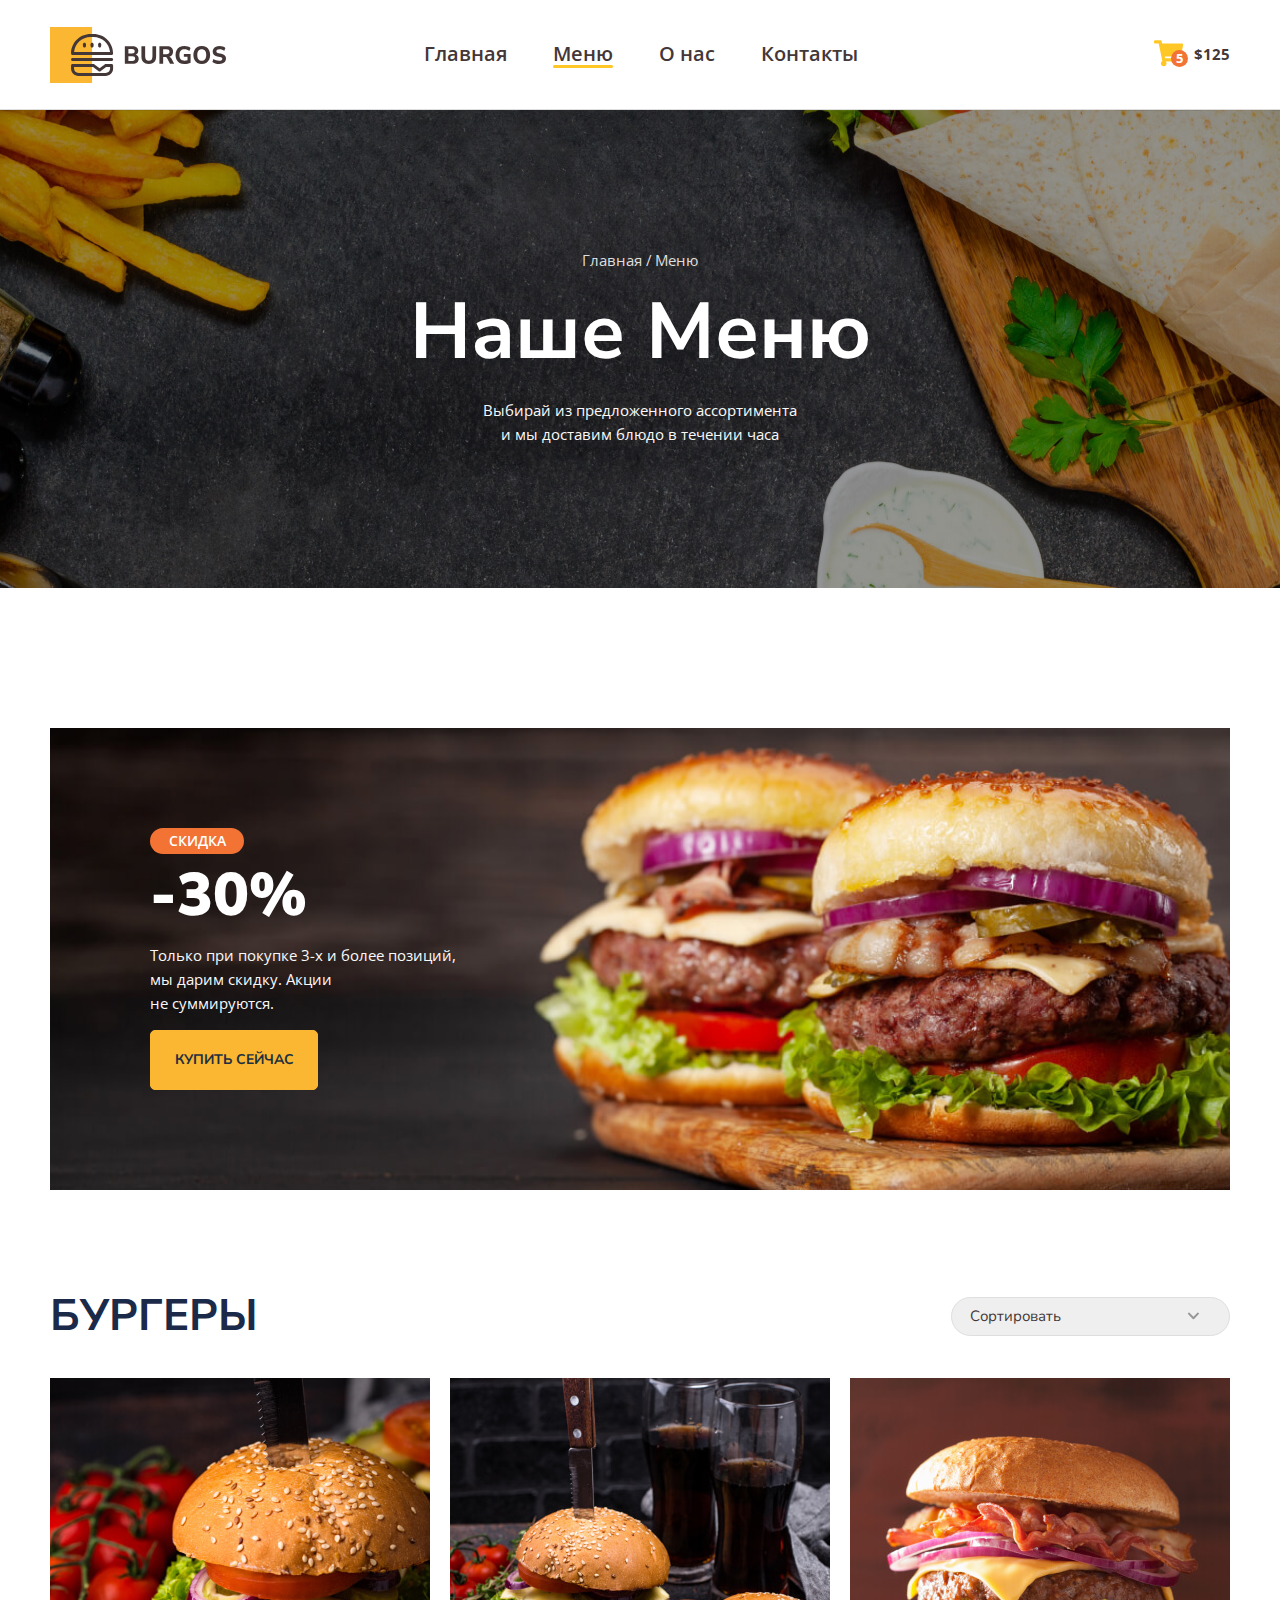
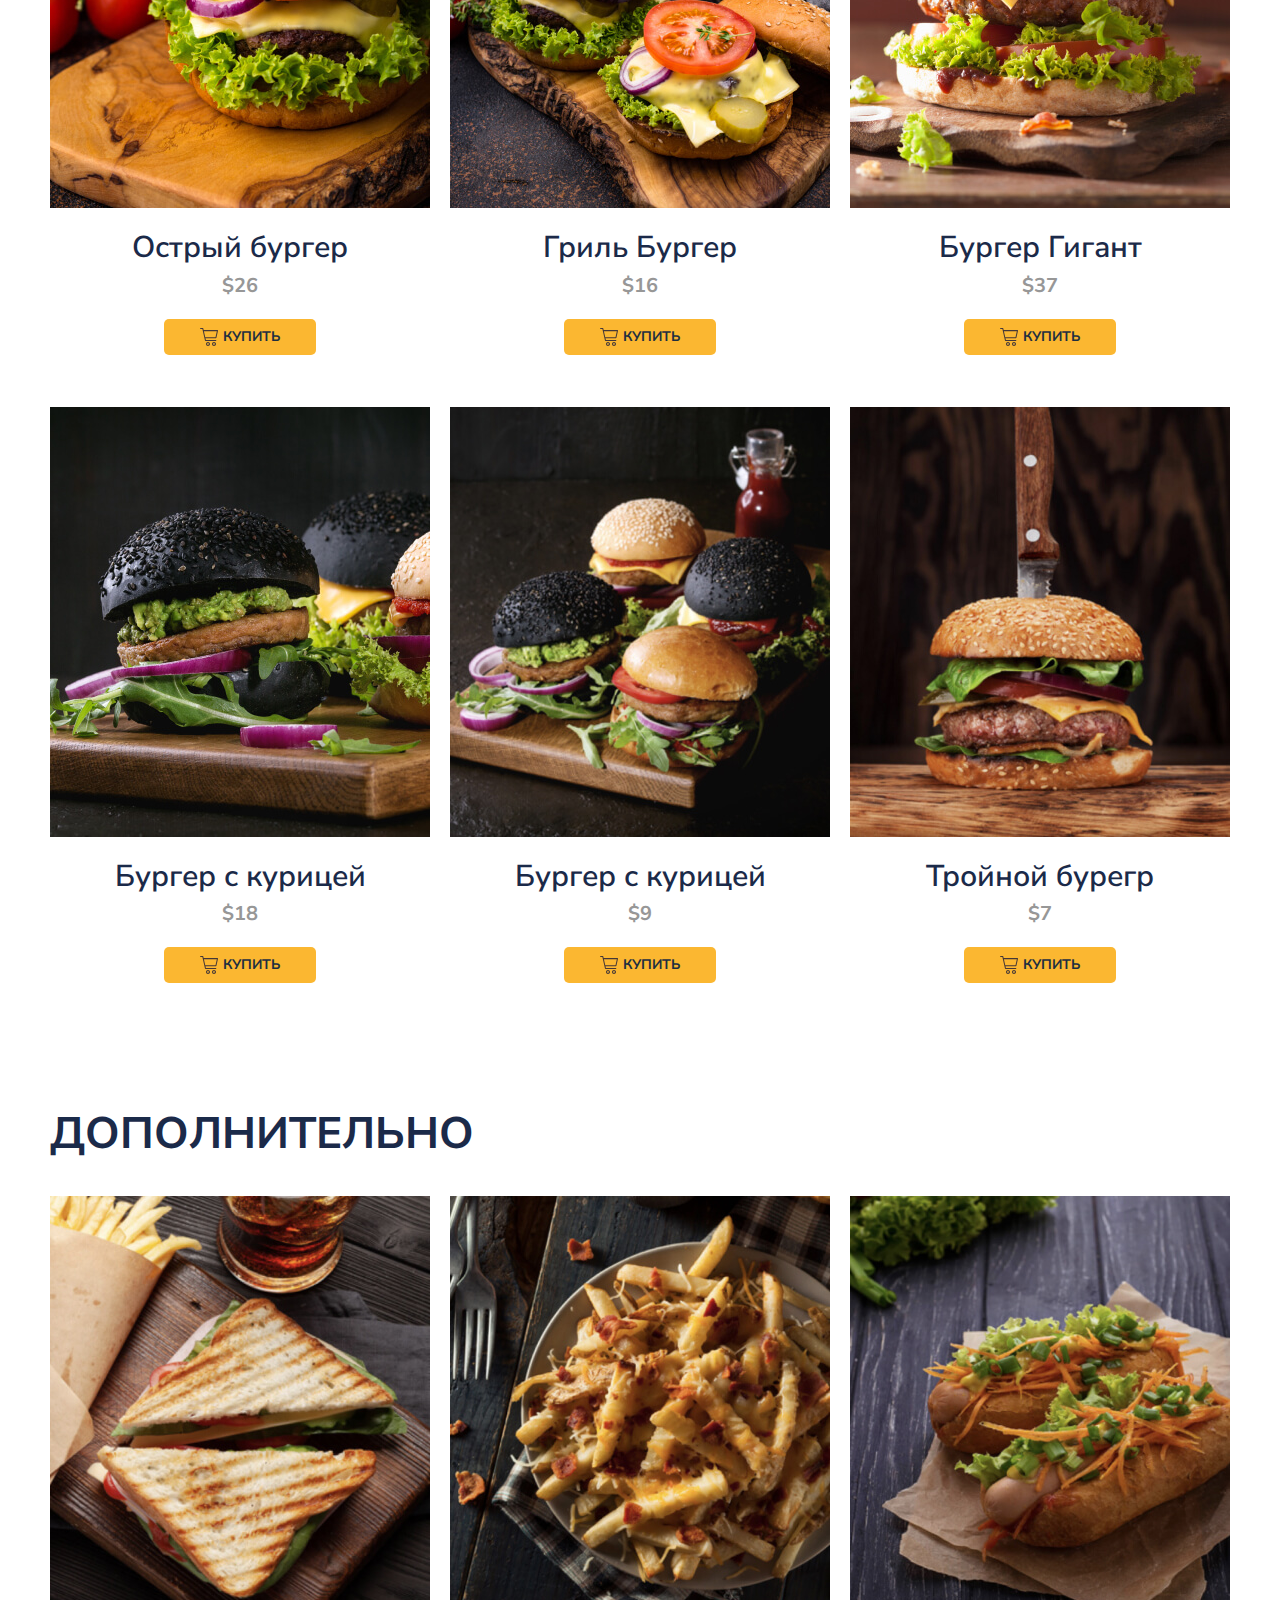
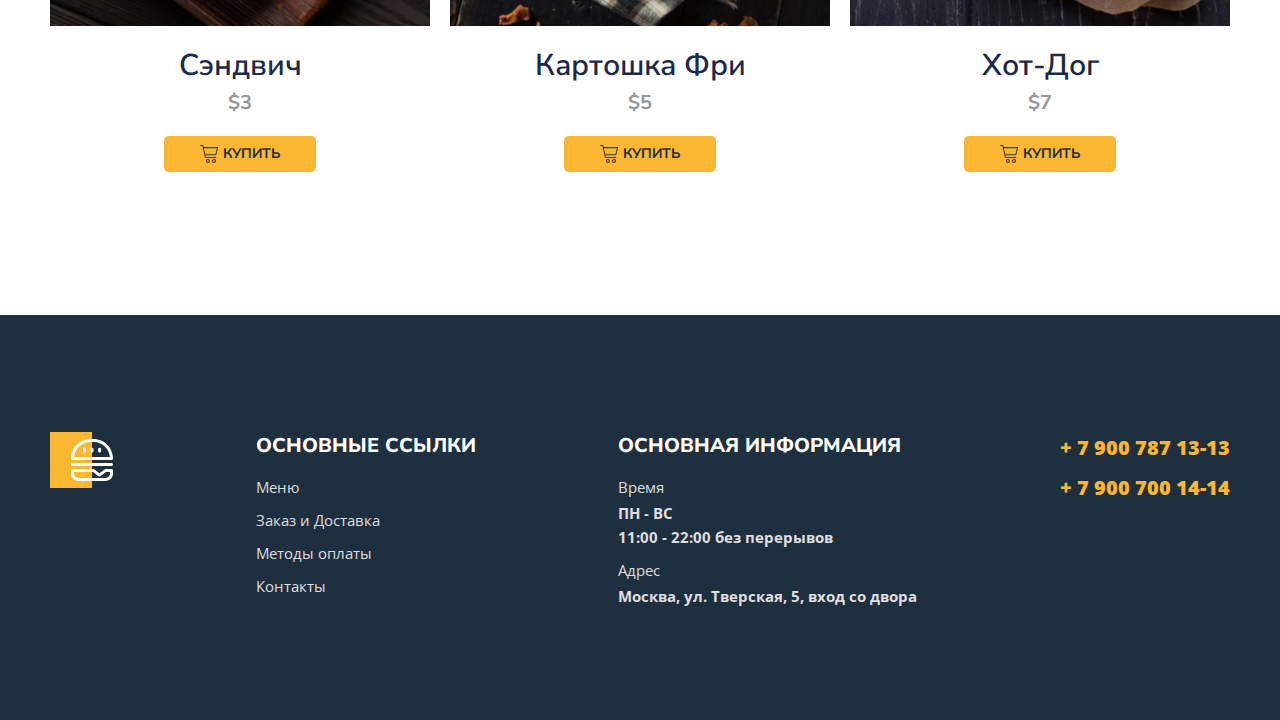
==== commit 5db5d38d: "add styles" ====
--- a/menu.html
+++ b/menu.html
@@ -31,7 +31,7 @@
                 </div>
                 <button type="button" class="button">
                     <span class="button-item">
-                        <img src="images/cart.svg" alt=""Корзина>
+                        <img src="images/cart.svg" alt="Корзина">
                         <span class="button-count">5</span>
                     </span>
                     <span class="button-text">$125</span>
@@ -57,7 +57,7 @@
                         <span class="discount">скидка</span>
                         -30%
                     </h2>
-                    <p class="banner-text">Только при покупке 3-х и&nbspболее позиций, мы дарим скидку. Акции не&nbspсуммируются.</p>
+                    <p class="banner-text">Только при покупке 3-х и&nbsp;более позиций, мы дарим скидку. Акции не&nbsp;суммируются.</p>
                     <a href="#menuBurger" class="banner-link">купить сейчас</a>
                 </div>
             </div>
@@ -218,7 +218,7 @@
                         </li>
                         <li>
                             <span>Адрес</span>
-                            Москва, ул. Тверская, 5, вход со&nbspдвора
+                            Москва, ул. Тверская, 5, вход со&nbsp;двора
                         </li>
                     </ul>
                 </div>
@@ -231,7 +231,7 @@
                             <a href="tel:+79007001414">+ 7 900 700 14-14</a>
                         </li>
                     </ul>
-                </div>
+                </div> 
             </div>
         </div>
     </footer>
--- a/styles/main.css
+++ b/styles/main.css
@@ -222,7 +222,9 @@
     border-radius: 22px;
     color: #443737;
     font-size: 15px;
-    appearance: none;
+    -webkit-appearance: none;
+       -moz-appearance: none;
+            appearance: none;
     flex-basis: 279px;
     background-image: url(../images/arrow.svg);
     background-size: 12.79px 7.75px;
@@ -249,7 +251,8 @@
     left: 50%;
     top: 50%;
     transform: translate(-50%, -50%);
-    object-fit: cover;
+    -o-object-fit: cover;
+       object-fit: cover;
     width: 100%;
     height: 430px;
 }
@@ -331,7 +334,8 @@
 }
 .footer-list a {
     color: #DEDEDE;
-    text-decoration-line: none;
+    -webkit-text-decoration-line: none;
+            text-decoration-line: none;
     font-weight: 400;
 }
 .footer-list a:hover {
@@ -386,6 +390,7 @@
 }
 
 /* Style Index */
+
 .main {
     background: linear-gradient(180deg, #0C4C7B -100%, #1E2F40 100%);
 }
@@ -574,11 +579,8 @@
 
 /* Responsive */
 
-@media (min-width: 766px) {
-    .header-burger {
-        display: none;
-    }
-}
+/* Menu */
+
 @media (min-width: 1001px) {
     .footer-list + .futer-list-tel {
         display: none;
@@ -612,7 +614,17 @@
         gap: 52px 15px;
     }
     .menu-grid-price {
-        margin-bottom: 24px;
+        margin-bottom: 16px;
+    }
+    .menu-other {
+        overflow: hidden;
+        height: 596px;
+    }
+    .menu .menu-other {
+        padding-top: 0;
+    }
+    .menu-other .menu-title {
+        margin-top: 0;
     }
     .menu-other .menu-grid {
         display: flex;
@@ -628,11 +640,24 @@
     .menu-other .menu-grid-cover img {
         height: 320px;
     }
+    .footer {
+        margin-top: 92px;
+        padding-top: 63px;
+        padding-bottom: 60px;
+    }
     .footer-tel {
         display: none;
     }
     .footer-list + .futer-list-tel {
         display: block;
+    }
+    .footer-list + .futer-list-tel {
+            padding-top: 6px;
+        }
+}
+@media (min-width: 766px) {
+    .header-burger {
+        display: none;
     }
 }
 @media (max-width: 765px) {
@@ -644,59 +669,26 @@
     }
     .footer-list + .futer-list-tel {
         padding-top: 30px;
-}
-@media (max-width: 567px) {
-    .title {
-        font-size: 38px;
-    }
-    .breadcrumbs a {
-        font-size: 14px;
-    }
-    .description {
-        font-size: 12px;
-    }
-    .bg {
-        padding: 55px 0;
-    }
-    .banner-box {
-        background-position: 17% center;
-        padding: 35px 24px 40px;
-    }
-    .menu-title {
-        font-size: 27px;
-    }
-    .menu-select {
-        font-size: 12px;
-        flex-basis: 50%;
-        background-position: 91% center;
-    }
-    .menu-grid {
-        gap: 25px 10px;
-    }
-    .menu-grid-title {
-        font-size: 20px;
-    }
-    .menu-grid-cover {
-        height: 53vw;
-    }
-    .menu-grid-cover img {
-        height: 100%;
-    }
-    .menu-other .menu-grid-item {
-        flex: 0 0 30vw;
-    }
-    .menu-other .menu-grid-cover {
-        height: 53vw;
-    }
-    .menu-other .menu-grid-cover img {
-        height: 100%;
-    }
+    }
+}
+@media (max-width: 680px) {
     .footer-tel {
         display: block;
         text-align: right;
     }
     .footer-list + .futer-list-tel {
         display: none;
+    }
+    .futer-list-tel {
+        margin-top: 0px;
+    }
+    .futer-list-tel li {
+        margin-bottom: 12px;
+    }
+    .footer {
+        margin-bottom: 0;
+        padding-top: 60px;
+        padding-bottom: 25px;
     }
     .footer-box {
         display: grid;
@@ -704,6 +696,7 @@
             'logo tel'
             'link link'
             'info info';
+        gap: 0;
     }
     .footer-item:nth-child(1) {
         grid-area: logo;
@@ -717,6 +710,86 @@
     .footer-item:nth-child(4) {
         grid-area: tel;
     }
+    .footer-logo {
+        margin-bottom: 40px;
+    }
+    .footer-list {
+        margin-bottom: 40px;
+    }
+}
+@media (max-width: 567px) {
+    .title {
+        font-size: 38px;
+    }
+    .breadcrumbs a {
+        font-size: 14px;
+    }
+    .description {
+        font-size: 12px;
+    }
+    .bg {
+        padding: 55px 0;
+        margin-bottom: 50px; 
+    }
+    .banner-box {
+        background-position: 17% center;
+        padding: 35px 24px 40px;
+        margin-bottom: 20px;
+    }
+    .banner-title {
+        font-size: 50px;
+    }
+    .banner-text {
+        font-size: 12px;
+        max-width: 200px;
+    }
+    .menu-title {
+        font-size: 27px;
+        margin-bottom: 34px;
+    }
+    .menu-select {
+        font-size: 12px;
+        flex-basis: 50%;
+        background-position: 91% center;
+        margin-bottom: 18px;
+    }
+    .menu-grid {
+        gap: 25px 10px;
+    }
+    .menu-grid-title {
+        font-size: 18px;
+    }
+    .menu-grid-cover {
+        height: 57vw;
+        margin-bottom: 10px;
+    }
+    .menu-grid-cover img {
+        height: 100%;
+    }
+    .menu-grid-btn 
+    {
+        padding: 10px 21px 10px 28px;
+    }
+    .menu-other {
+        overflow: hidden;
+        height: 108vw;
+    }
+    .menu-other .menu-grid {
+        padding-bottom: 24vw;
+    }
+    .menu-other .menu-grid-item {
+        flex: 0 0 30vw;
+    }
+    .menu-other .menu-grid-cover {
+        height: 53vw;
+    }
+    .menu-other .menu-grid-cover img {
+        height: 100%;
+    }
+    .footer {
+        margin-top: 0;
+    }
+    
 }
 @media (max-width:414px) {
     .menu-grid-title {
@@ -740,10 +813,21 @@
     .footer-item h2 {
         font-size: 18px;
     }
+    .menu-other {
+        overflow: hidden;
+        height: 122vw;
+    }
 }
 @media (max-width: 320px) {
+    .bg {
+        margin-bottom: 32px;
+    }
     .banner-box {
         background-position: 25% center;
+    }
+    .menu-other {
+        overflow: hidden;
+        height: 122vw;
     }
 }
 @media (min-width: 320px) {
